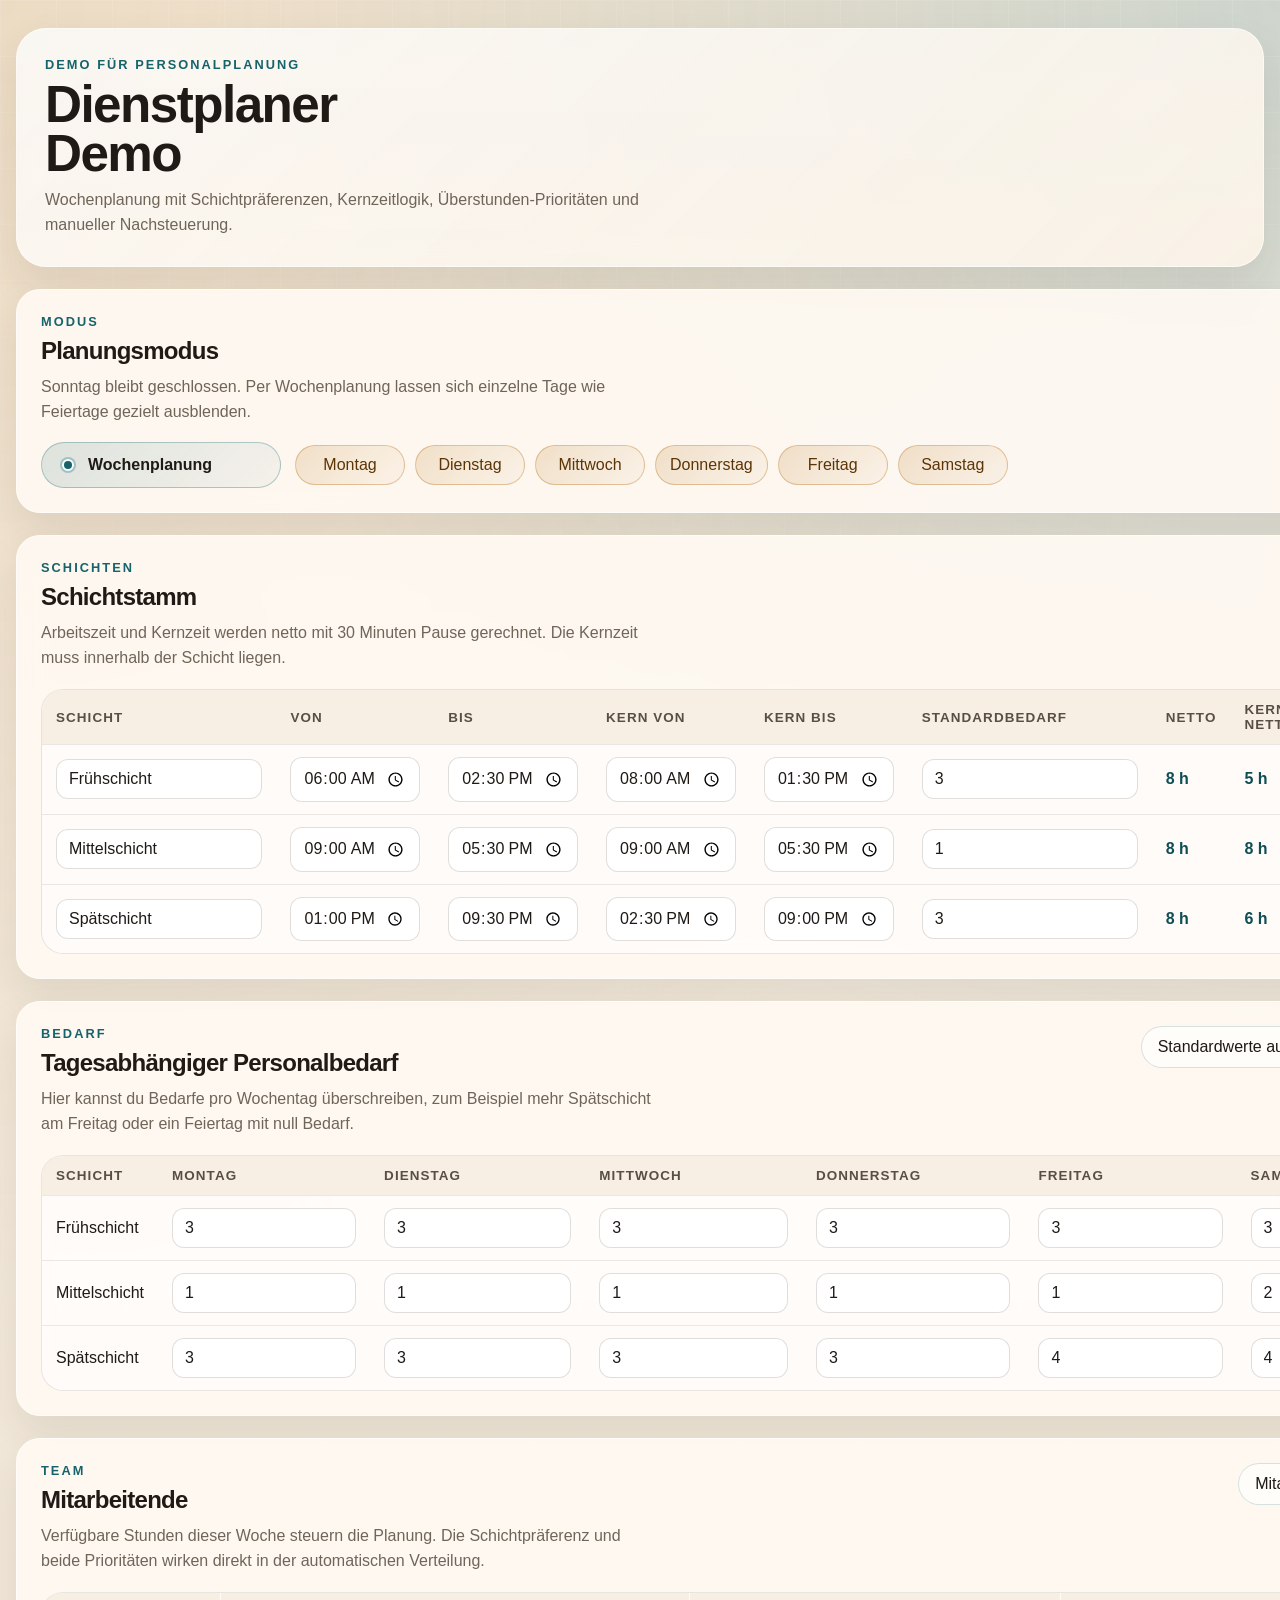
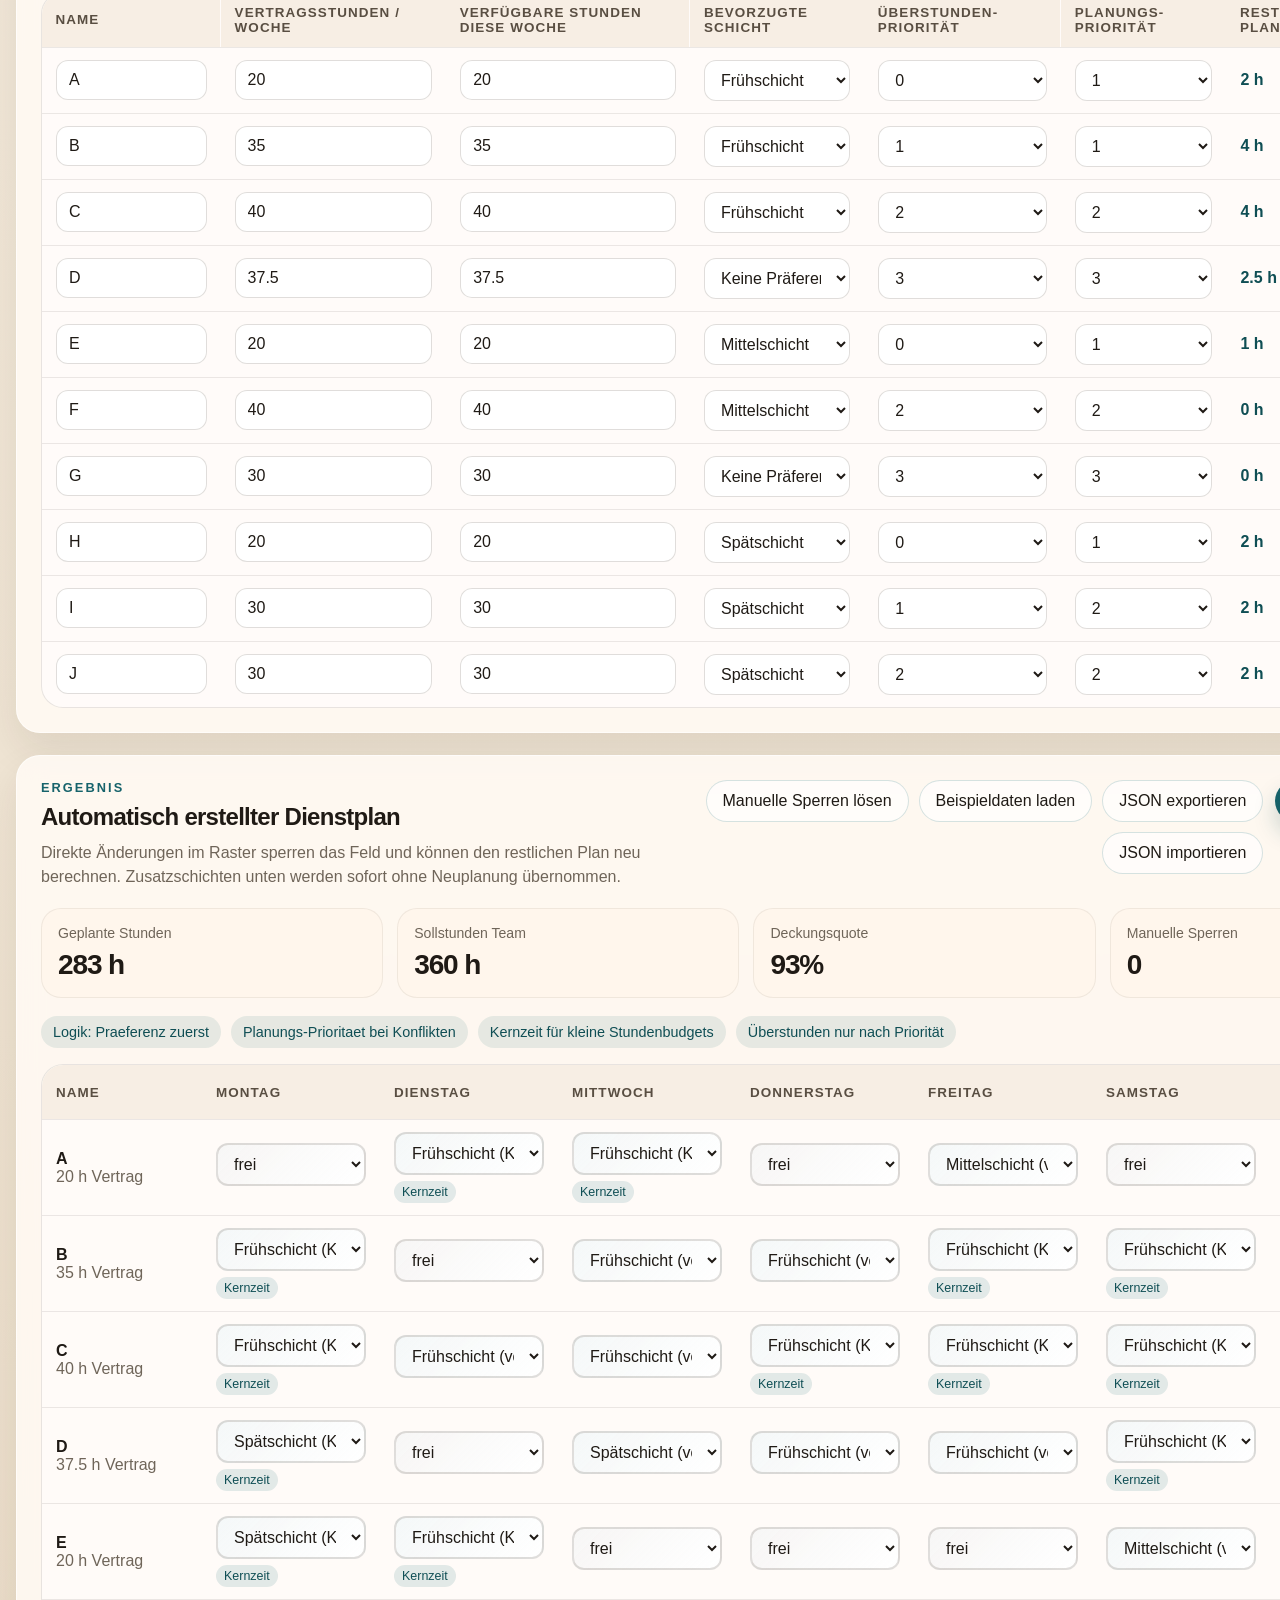
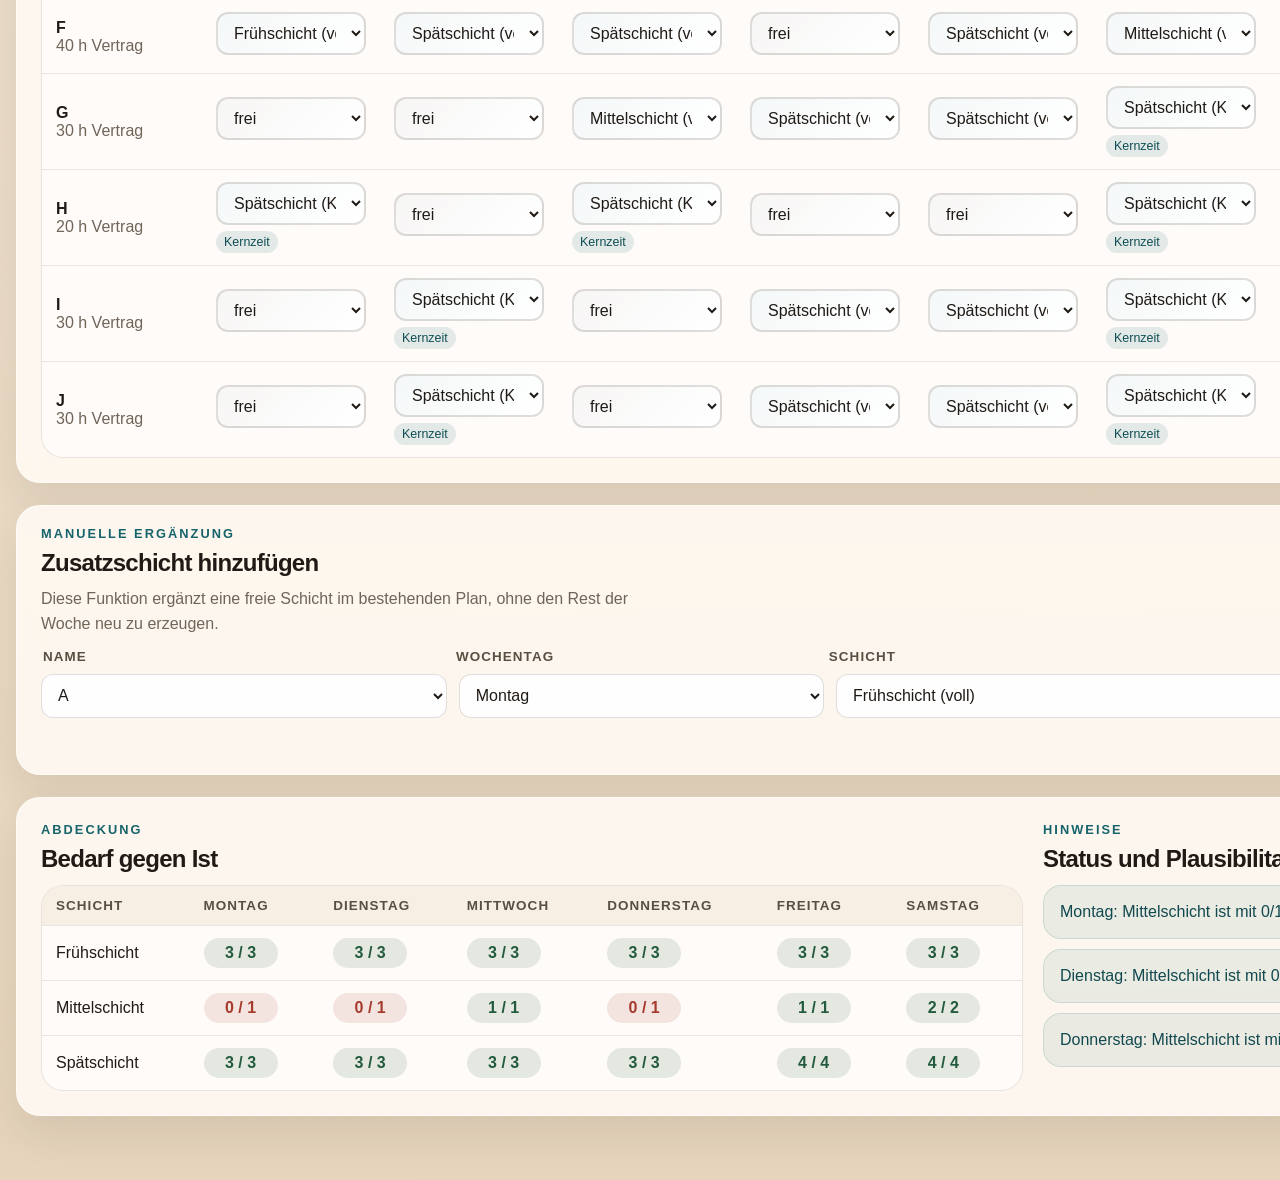
==== index.html @ a0dd97d1 "4.0.0" ====
<!doctype html>
<html lang="de">
  <head>
    <meta charset="utf-8" />
    <meta name="viewport" content="width=device-width, initial-scale=1" />
    <title>Dienstplan Demo</title>
    <link rel="stylesheet" href="styles.css" />
  </head>
  <body>
    <div class="page-shell">
      <header class="hero">
        <div>
          <p class="eyebrow">Demo für Personalplanung</p>
          <h1>Dienstplaner Demo</h1>
          <p class="hero-copy">
            Wochenplanung mit Schichtpräferenzen, Kernzeitlogik,
            Überstunden-Prioritäten und manueller Nachsteuerung.
          </p>
        </div>
        <div class="hero-actions">
          <button class="secondary-button" id="resetLocksButton" type="button">
            Manuelle Sperren lösen
          </button>
          <button class="secondary-button" id="loadSampleButton" type="button">
            Beispieldaten laden
          </button>
          <button class="secondary-button" id="exportButton" type="button">
            JSON exportieren
          </button>
          <button class="secondary-button" id="importButton" type="button">
            JSON importieren
          </button>
          <input id="importFileInput" type="file" accept=".json" hidden />
        </div>
      </header>

      <main class="layout">
        <section class="panel">
          <div class="section-header">
            <div>
              <p class="eyebrow">Modus</p>
              <h2>Planungsmodus</h2>
              <p class="section-copy">
                Sonntag bleibt geschlossen. Per Wochenplanung lassen sich
                einzelne Tage wie Feiertage gezielt ausblenden.
              </p>
            </div>
          </div>
          <div id="modeControls" class="mode-grid"></div>
        </section>

        <section class="panel">
          <div class="section-header">
            <div>
              <p class="eyebrow">Schichten</p>
              <h2>Schichtstamm</h2>
              <p class="section-copy">
                Arbeitszeit und Kernzeit werden netto mit 30 Minuten Pause
                gerechnet. Die Kernzeit muss innerhalb der Schicht liegen.
              </p>
            </div>
            <div class="table-actions">
              <button class="secondary-button" id="addShiftButton" type="button">
                Schicht hinzufügen
              </button>
            </div>
          </div>
          <div class="table-wrap">
            <table>
              <thead>
                <tr>
                  <th>Schicht</th>
                  <th>Von</th>
                  <th>Bis</th>
                  <th>Kern von</th>
                  <th>Kern bis</th>
                  <th>Standardbedarf</th>
                  <th>Netto</th>
                  <th>Kernzeit netto</th>
                  <th></th>
                </tr>
              </thead>
              <tbody id="shiftTableBody"></tbody>
            </table>
          </div>
        </section>

        <section class="panel">
          <div class="section-header">
            <div>
              <p class="eyebrow">Bedarf</p>
              <h2>Tagesabhängiger Personalbedarf</h2>
              <p class="section-copy">
                Hier kannst du Bedarfe pro Wochentag überschreiben, zum Beispiel
                mehr Spätschicht am Freitag oder ein Feiertag mit null Bedarf.
              </p>
            </div>
            <div class="table-actions">
              <button
                class="secondary-button"
                id="syncDemandButton"
                type="button"
              >
                Standardwerte auf alle Tage anwenden
              </button>
            </div>
          </div>
          <div class="table-wrap">
            <table>
              <thead>
                <tr>
                  <th>Schicht</th>
                  <th>Montag</th>
                  <th>Dienstag</th>
                  <th>Mittwoch</th>
                  <th>Donnerstag</th>
                  <th>Freitag</th>
                  <th>Samstag</th>
                </tr>
              </thead>
              <tbody id="demandTableBody"></tbody>
            </table>
          </div>
        </section>

        <section class="panel">
          <div class="section-header">
            <div>
              <p class="eyebrow">Team</p>
              <h2>Mitarbeitende</h2>
              <p class="section-copy">
                Verfügbare Stunden dieser Woche steuern die Planung. Die
                Schichtpräferenz und beide Prioritäten wirken direkt in der
                automatischen Verteilung.
              </p>
            </div>
            <div class="table-actions">
              <button
                class="secondary-button"
                id="addEmployeeButton"
                type="button"
              >
                Mitarbeitende hinzufügen
              </button>
            </div>
          </div>
          <div class="table-wrap">
            <table>
              <thead>
                <tr>
                  <th>Name</th>
                  <th>Vertragsstunden / Woche</th>
                  <th>Verfügbare Stunden diese Woche</th>
                  <th>Bevorzugte Schicht</th>
                  <th>Überstunden-Priorität</th>
                  <th>Planungs-Priorität</th>
                  <th>Rest nach Planung</th>
                  <th></th>
                </tr>
              </thead>
              <tbody id="employeeTableBody"></tbody>
            </table>
          </div>
        </section>

        <section class="panel">
          <div class="section-header">
            <div>
              <p class="eyebrow">Ergebnis</p>
              <h2>Automatisch erstellter Dienstplan</h2>
              <p class="section-copy">
                Direkte Änderungen im Raster sperren das Feld und können den
                restlichen Plan neu berechnen. Zusatzschichten unten werden
                sofort ohne Neuplanung übernommen.
              </p>
            </div>
            <div class="result-toolbar">
              <div id="resultSecondaryActionsMount"></div>
              <div class="result-actions">
              <button class="primary-button" id="generateButton" type="button">
                Dienstplan erstellen
              </button>
              </div>
            </div>
          </div>

          <div id="summaryCards" class="stats-grid"></div>

          <div class="rules-strip">
            <span>Logik: Praeferenz zuerst</span>
            <span>Planungs-Prioritaet bei Konflikten</span>
            <span>Kernzeit für kleine Stundenbudgets</span>
            <span>Überstunden nur nach Priorität</span>
          </div>

          <div class="table-wrap">
            <table>
              <thead id="scheduleTableHead"></thead>
              <tbody id="scheduleTableBody"></tbody>
            </table>
          </div>
        </section>

        <section class="panel manual-add-panel">
          <div class="section-header compact">
            <div>
              <p class="eyebrow">Manuelle Ergänzung</p>
              <h2>Zusatzschicht hinzufügen</h2>
              <p class="section-copy">
                Diese Funktion ergänzt eine freie Schicht im bestehenden Plan,
                ohne den Rest der Woche neu zu erzeugen.
              </p>
            </div>
          </div>

          <div class="manual-add-layout">
            <div class="manual-add-grid manual-add-labels" aria-hidden="true">
              <span>Name</span>
              <span>Wochentag</span>
              <span>Schicht</span>
              <span class="manual-add-action-spacer"></span>
            </div>

            <div class="manual-add-grid manual-add-controls">
              <select id="manualAddEmployee" data-manual-add-field="employeeId"></select>
              <select id="manualAddDay" data-manual-add-field="dayKey"></select>
              <select id="manualAddAssignment" data-manual-add-field="assignmentId"></select>
              <button class="primary-button" id="manualAddButton" type="button">
                Hinzufügen
              </button>
            </div>
          </div>

          <div
            id="manualAddFeedback"
            class="manual-add-feedback"
            aria-live="polite"
          ></div>
        </section>

        <section class="panel two-column-panel">
          <div>
            <div class="section-header compact">
              <div>
                <p class="eyebrow">Abdeckung</p>
                <h2>Bedarf gegen Ist</h2>
              </div>
            </div>
            <div class="table-wrap">
              <table>
                <thead>
                  <tr>
                    <th>Schicht</th>
                    <th>Montag</th>
                    <th>Dienstag</th>
                    <th>Mittwoch</th>
                    <th>Donnerstag</th>
                    <th>Freitag</th>
                    <th>Samstag</th>
                  </tr>
                </thead>
                <tbody id="coverageTableBody"></tbody>
              </table>
            </div>
          </div>

          <div>
            <div class="section-header compact">
              <div>
                <p class="eyebrow">Hinweise</p>
                <h2>Status und Plausibilitaet</h2>
              </div>
            </div>
            <div id="statusList" class="status-list"></div>
          </div>
        </section>
      </main>
    </div>

    <script src="app.js"></script>
  </body>
</html>
---- styles.css ----
:root {
  --bg: #efe4d3;
  --bg-strong: #e6d4bc;
  --panel: rgba(255, 250, 243, 0.9);
  --panel-strong: rgba(255, 247, 237, 0.97);
  --line: rgba(65, 53, 40, 0.14);
  --ink: #1f1a15;
  --muted: #6f6559;
  --accent: #16636b;
  --accent-soft: rgba(22, 99, 107, 0.12);
  --accent-strong: #0f4e54;
  --gold: #b77115;
  --danger: #a63a2d;
  --danger-soft: rgba(166, 58, 45, 0.12);
  --success: #245b3f;
  --success-soft: rgba(36, 91, 63, 0.12);
  --shadow: 0 18px 40px rgba(47, 36, 24, 0.09);
  --radius: 24px;
}

* {
  box-sizing: border-box;
}

body {
  margin: 0;
  min-height: 100vh;
  font-family: "Aptos", "Trebuchet MS", "Segoe UI Variable", "Segoe UI",
    sans-serif;
  color: var(--ink);
  background:
    radial-gradient(circle at top left, rgba(183, 113, 21, 0.15), transparent 28%),
    radial-gradient(circle at top right, rgba(22, 99, 107, 0.18), transparent 24%),
    linear-gradient(180deg, #f6eee2 0%, var(--bg) 54%, var(--bg-strong) 100%);
}

body::before {
  content: "";
  position: fixed;
  inset: 0;
  pointer-events: none;
  background-image:
    linear-gradient(rgba(255, 255, 255, 0.16) 1px, transparent 1px),
    linear-gradient(90deg, rgba(255, 255, 255, 0.16) 1px, transparent 1px);
  background-size: 56px 56px;
  mask-image: linear-gradient(180deg, rgba(0, 0, 0, 0.65), transparent);
}

.page-shell {
  width: min(1500px, calc(100% - 32px));
  margin: 0 auto;
  padding: 28px 0 64px;
}

.hero {
  display: flex;
  justify-content: space-between;
  gap: 24px;
  padding: 28px;
  border: 1px solid rgba(255, 255, 255, 0.55);
  border-radius: 30px;
  background:
    linear-gradient(135deg, rgba(255, 255, 255, 0.78), rgba(255, 247, 237, 0.86)),
    linear-gradient(180deg, rgba(22, 99, 107, 0.04), rgba(183, 113, 21, 0.08));
  box-shadow: var(--shadow);
  backdrop-filter: blur(14px);
}

.hero h1,
.section-header h2 {
  margin: 0;
  font-weight: 700;
  letter-spacing: -0.03em;
}

.hero h1 {
  font-size: clamp(2rem, 4vw, 3.5rem);
  line-height: 0.96;
  max-width: 12ch;
}

.hero-copy,
.section-copy {
  margin: 10px 0 0;
  max-width: 70ch;
  color: var(--muted);
  line-height: 1.55;
}

.eyebrow {
  margin: 0 0 8px;
  font-size: 0.8rem;
  font-weight: 700;
  letter-spacing: 0.16em;
  text-transform: uppercase;
  color: var(--accent);
}

.hero-actions,
.table-actions {
  display: flex;
  flex-wrap: wrap;
  gap: 10px;
  align-content: flex-start;
  justify-content: flex-end;
}

.result-actions {
  display: flex;
  justify-content: flex-end;
  align-items: flex-start;
  flex-shrink: 0;
}

.result-toolbar {
  display: flex;
  flex: 1 1 560px;
  align-items: flex-start;
  justify-content: flex-end;
  gap: 12px;
  flex-wrap: wrap;
}

#resultSecondaryActionsMount {
  display: flex;
  flex: 1 1 440px;
  justify-content: flex-end;
  min-width: 0;
}

.result-secondary-actions {
  display: flex;
  flex-wrap: wrap;
  gap: 10px;
  align-content: flex-start;
  justify-content: flex-end;
}

button,
input,
select {
  font: inherit;
}

button {
  border: none;
  cursor: pointer;
  transition:
    transform 0.18s ease,
    background-color 0.18s ease,
    border-color 0.18s ease,
    opacity 0.18s ease;
}

button:hover {
  transform: translateY(-1px);
}

button:active {
  transform: translateY(0);
}

.primary-button,
.secondary-button,
.chip-button,
.mode-selector,
.day-chip {
  border-radius: 999px;
}

.primary-button {
  padding: 12px 18px;
  background: linear-gradient(135deg, var(--accent), var(--accent-strong));
  color: #f8fbfb;
  box-shadow: 0 12px 22px rgba(15, 78, 84, 0.22);
}

.secondary-button {
  padding: 11px 16px;
  border: 1px solid rgba(22, 99, 107, 0.18);
  background: rgba(255, 255, 255, 0.66);
  color: var(--ink);
}

.layout {
  display: grid;
  gap: 22px;
  margin-top: 22px;
}

.panel {
  padding: 24px;
  border-radius: var(--radius);
  border: 1px solid rgba(255, 255, 255, 0.58);
  background: var(--panel);
  box-shadow: var(--shadow);
  backdrop-filter: blur(14px);
}

.section-header {
  display: flex;
  align-items: flex-start;
  justify-content: space-between;
  gap: 20px;
  margin-bottom: 18px;
}

.section-header.compact {
  margin-bottom: 12px;
}

.mode-grid {
  display: grid;
  gap: 14px;
}

.mode-row {
  display: grid;
  grid-template-columns: minmax(180px, 240px) 1fr;
  gap: 14px;
  align-items: center;
}

.mode-selector {
  display: inline-flex;
  align-items: center;
  justify-content: flex-start;
  gap: 12px;
  width: 100%;
  padding: 13px 18px;
  border: 1px solid var(--line);
  background: rgba(255, 255, 255, 0.58);
  color: var(--ink);
  font-weight: 700;
}

.mode-selector.is-active {
  border-color: rgba(22, 99, 107, 0.3);
  background: linear-gradient(135deg, rgba(22, 99, 107, 0.14), rgba(22, 99, 107, 0.04));
}

.selector-dot {
  width: 16px;
  height: 16px;
  border-radius: 50%;
  border: 2px solid rgba(22, 99, 107, 0.4);
  background: #fff;
  position: relative;
  flex-shrink: 0;
}

.mode-selector.is-active .selector-dot::after {
  content: "";
  position: absolute;
  inset: 2px;
  border-radius: 50%;
  background: var(--accent);
}

.day-chip-row {
  display: flex;
  flex-wrap: wrap;
  gap: 10px;
}

.day-chip {
  padding: 10px 14px;
  border: 1px solid var(--line);
  background: rgba(255, 255, 255, 0.55);
  color: var(--ink);
  min-width: 110px;
}

.day-chip.is-active {
  border-color: rgba(183, 113, 21, 0.35);
  background: linear-gradient(135deg, rgba(183, 113, 21, 0.18), rgba(183, 113, 21, 0.04));
  color: #5c3507;
}

.day-chip.is-closed {
  opacity: 0.46;
}

.table-wrap {
  overflow-x: auto;
  border-radius: 22px;
  border: 1px solid rgba(65, 53, 40, 0.12);
  background: rgba(255, 255, 255, 0.58);
}

table {
  width: 100%;
  border-collapse: collapse;
  min-width: 980px;
}

th,
td {
  padding: 12px 14px;
  border-bottom: 1px solid rgba(65, 53, 40, 0.1);
  text-align: left;
  vertical-align: middle;
}

thead th {
  position: sticky;
  top: 0;
  z-index: 1;
  background: rgba(247, 239, 228, 0.96);
  color: #594e42;
  font-size: 0.84rem;
  text-transform: uppercase;
  letter-spacing: 0.08em;
}

tbody tr:last-child td {
  border-bottom: none;
}

input[type="text"],
input[type="time"],
input[type="number"],
select {
  width: 100%;
  min-width: 0;
  padding: 10px 12px;
  border-radius: 12px;
  border: 1px solid rgba(65, 53, 40, 0.16);
  background: rgba(255, 255, 255, 0.9);
  color: var(--ink);
}

input:focus,
select:focus {
  outline: 2px solid rgba(22, 99, 107, 0.22);
  border-color: rgba(22, 99, 107, 0.45);
}

.metric-cell {
  font-weight: 700;
  color: var(--accent-strong);
}

.remove-button {
  width: 40px;
  height: 40px;
  border-radius: 12px;
  border: 1px solid rgba(166, 58, 45, 0.2);
  background: rgba(166, 58, 45, 0.08);
  color: var(--danger);
  font-size: 1rem;
}

.stats-grid {
  display: grid;
  grid-template-columns: repeat(auto-fit, minmax(180px, 1fr));
  gap: 14px;
  margin-bottom: 18px;
}

.stat-card {
  padding: 16px;
  border-radius: 20px;
  background: var(--panel-strong);
  border: 1px solid rgba(65, 53, 40, 0.08);
}

.stat-label {
  display: block;
  margin-bottom: 8px;
  color: var(--muted);
  font-size: 0.88rem;
}

.stat-value {
  font-size: 1.75rem;
  font-weight: 700;
  letter-spacing: -0.04em;
}

.rules-strip {
  display: flex;
  flex-wrap: wrap;
  gap: 10px;
  margin-bottom: 16px;
}

.rules-strip span,
.pill {
  display: inline-flex;
  align-items: center;
  gap: 8px;
  padding: 8px 12px;
  border-radius: 999px;
  background: rgba(22, 99, 107, 0.1);
  color: var(--accent-strong);
  font-size: 0.9rem;
}

.manual-add-panel {
  padding-top: 20px;
  padding-bottom: 20px;
}

.manual-add-layout {
  display: grid;
  gap: 10px;
}

.manual-add-grid {
  display: grid;
  grid-template-columns: minmax(180px, 1fr) minmax(160px, 0.9fr) minmax(220px, 1.2fr) auto;
  gap: 12px;
  align-items: center;
}

.manual-add-labels {
  color: #594e42;
  font-size: 0.84rem;
  font-weight: 700;
  letter-spacing: 0.08em;
  text-transform: uppercase;
}

.manual-add-labels span {
  padding: 0 2px;
}

.manual-add-action-spacer {
  min-width: 132px;
}

.manual-add-controls select,
.manual-add-controls button {
  min-height: 44px;
}

.manual-add-controls button[disabled] {
  cursor: not-allowed;
  opacity: 0.55;
  transform: none;
}

.manual-add-feedback {
  min-height: 24px;
  margin-top: 12px;
  color: var(--muted);
  font-size: 0.92rem;
  line-height: 1.45;
}

.manual-add-feedback.is-error {
  color: var(--danger);
}

.manual-add-feedback.is-success {
  color: var(--success);
}

.schedule-name-cell {
  min-width: 160px;
}

.assignment-wrapper {
  display: grid;
  gap: 6px;
}

.assignment-select {
  min-width: 150px;
  border-width: 2px;
  background:
    linear-gradient(135deg, color-mix(in srgb, var(--cell-accent, #ddd) 16%, white), white);
}

.assignment-select.is-free {
  --cell-accent: rgba(111, 101, 89, 0.35);
}

.assignment-select.is-full,
.assignment-select.is-core {
  --cell-accent: rgba(22, 99, 107, 0.28);
}

.assignment-select.is-manual {
  box-shadow: inset 0 0 0 2px rgba(183, 113, 21, 0.22);
}

.assignment-select.is-closed {
  background: rgba(111, 101, 89, 0.08);
  color: var(--muted);
}

.assignment-meta {
  display: flex;
  flex-wrap: wrap;
  gap: 6px;
}

.mini-tag {
  display: inline-flex;
  align-items: center;
  padding: 4px 8px;
  border-radius: 999px;
  background: rgba(255, 255, 255, 0.72);
  color: var(--muted);
  font-size: 0.78rem;
}

.mini-tag.manual {
  background: rgba(183, 113, 21, 0.14);
  color: #74450a;
}

.mini-tag.core {
  background: rgba(22, 99, 107, 0.12);
  color: var(--accent-strong);
}

.coverage-chip {
  display: inline-flex;
  justify-content: center;
  min-width: 74px;
  padding: 6px 10px;
  border-radius: 999px;
  font-weight: 700;
}

.coverage-chip.ok {
  background: var(--success-soft);
  color: var(--success);
}

.coverage-chip.warn {
  background: rgba(183, 113, 21, 0.14);
  color: #7b4b0b;
}

.coverage-chip.bad {
  background: var(--danger-soft);
  color: var(--danger);
}

.status-list {
  display: grid;
  gap: 10px;
}

.status-item {
  padding: 14px 16px;
  border-radius: 18px;
  background: rgba(255, 255, 255, 0.66);
  border: 1px solid rgba(65, 53, 40, 0.1);
  line-height: 1.5;
}

.status-item.error {
  background: var(--danger-soft);
  border-color: rgba(166, 58, 45, 0.18);
  color: #6d2018;
}

.status-item.warn {
  background: rgba(183, 113, 21, 0.12);
  border-color: rgba(183, 113, 21, 0.18);
  color: #72470b;
}

.status-item.info {
  background: rgba(22, 99, 107, 0.08);
  border-color: rgba(22, 99, 107, 0.14);
  color: #11494f;
}

.two-column-panel {
  display: grid;
  grid-template-columns: 1.25fr 0.95fr;
  gap: 20px;
}

.muted {
  color: var(--muted);
}

@media (max-width: 1100px) {
  .hero,
  .section-header,
  .mode-row,
  .two-column-panel {
    grid-template-columns: 1fr;
    display: grid;
  }

  .hero-actions,
  .table-actions,
  .result-actions,
  .result-toolbar,
  #resultSecondaryActionsMount,
  .result-secondary-actions {
    justify-content: flex-start;
  }

  .mode-row {
    gap: 10px;
  }

  .manual-add-grid {
    grid-template-columns: 1fr;
  }

  .manual-add-labels {
    display: none;
  }
}

@media (max-width: 720px) {
  .page-shell {
    width: min(100% - 18px, 100%);
    padding-top: 18px;
  }

  .hero,
  .panel {
    padding: 18px;
    border-radius: 22px;
  }

  .day-chip {
    min-width: 96px;
  }

  .stats-grid {
    grid-template-columns: repeat(2, minmax(0, 1fr));
  }
}
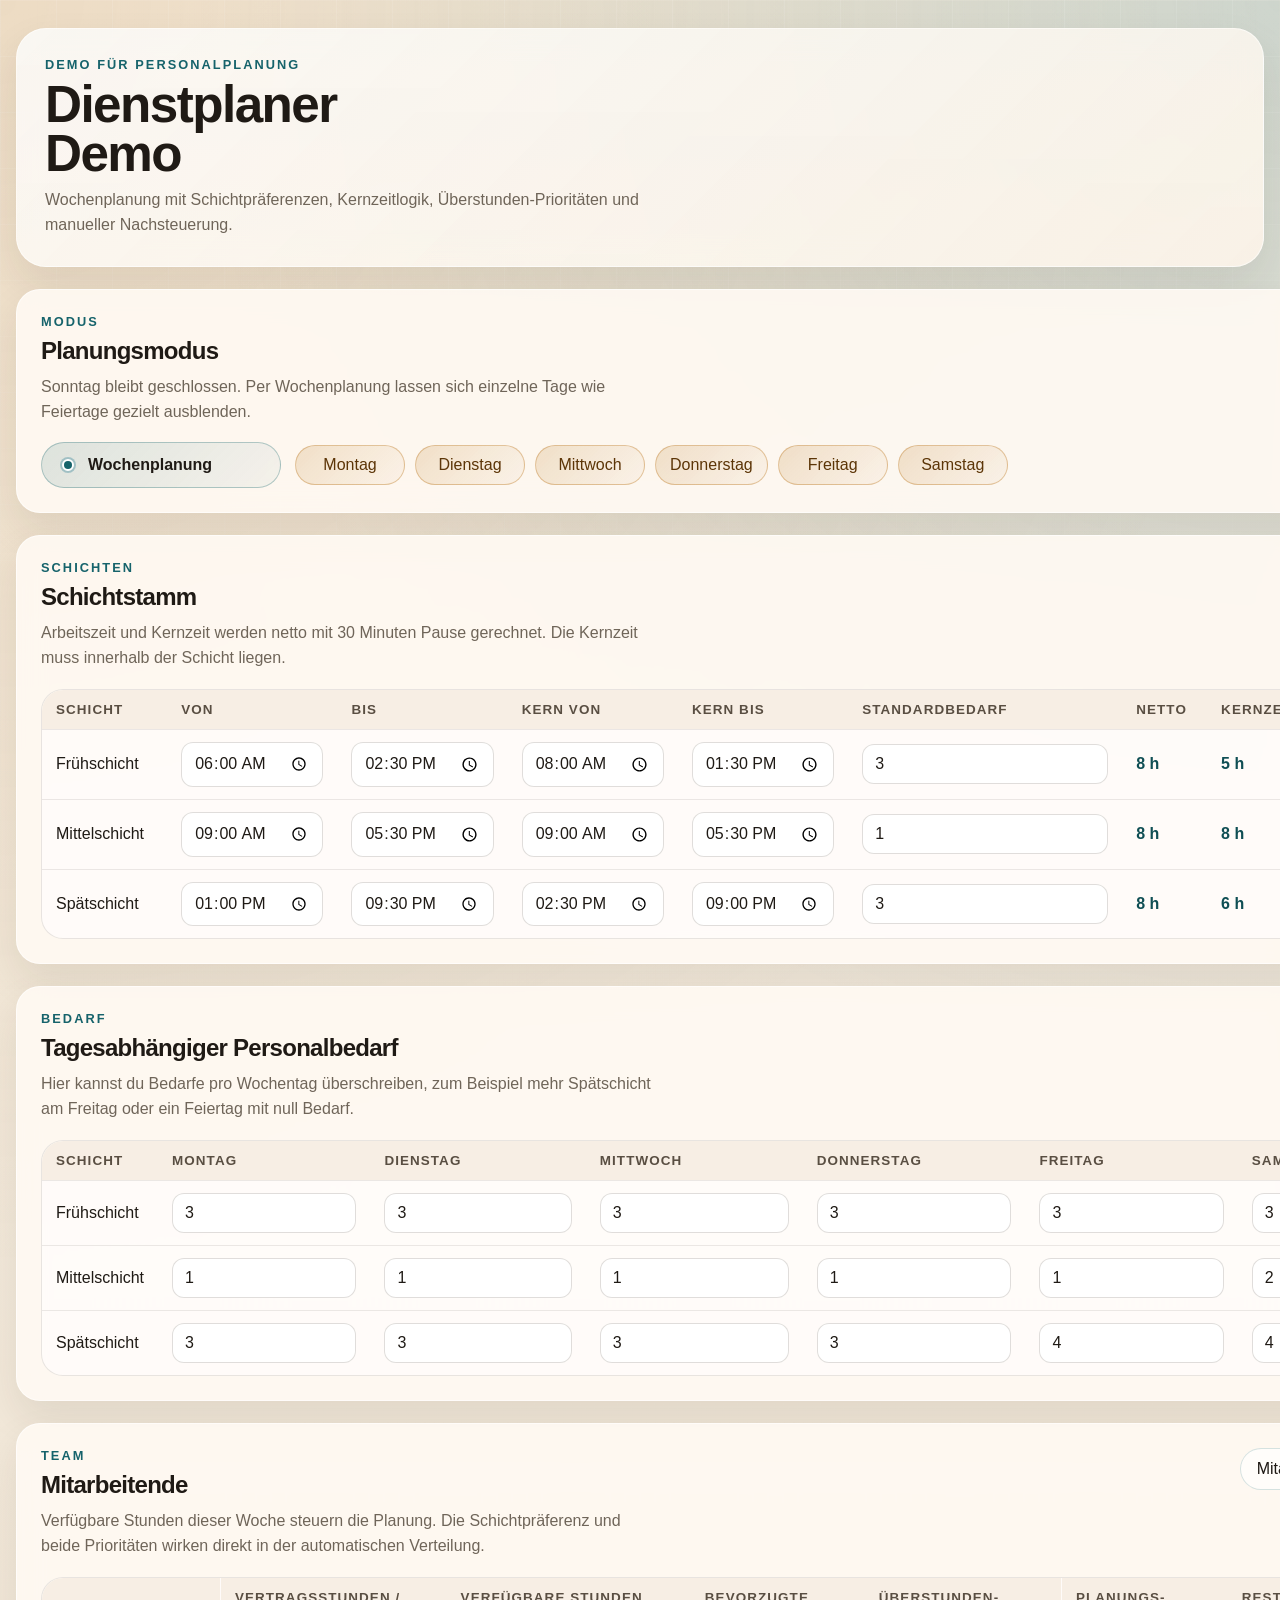
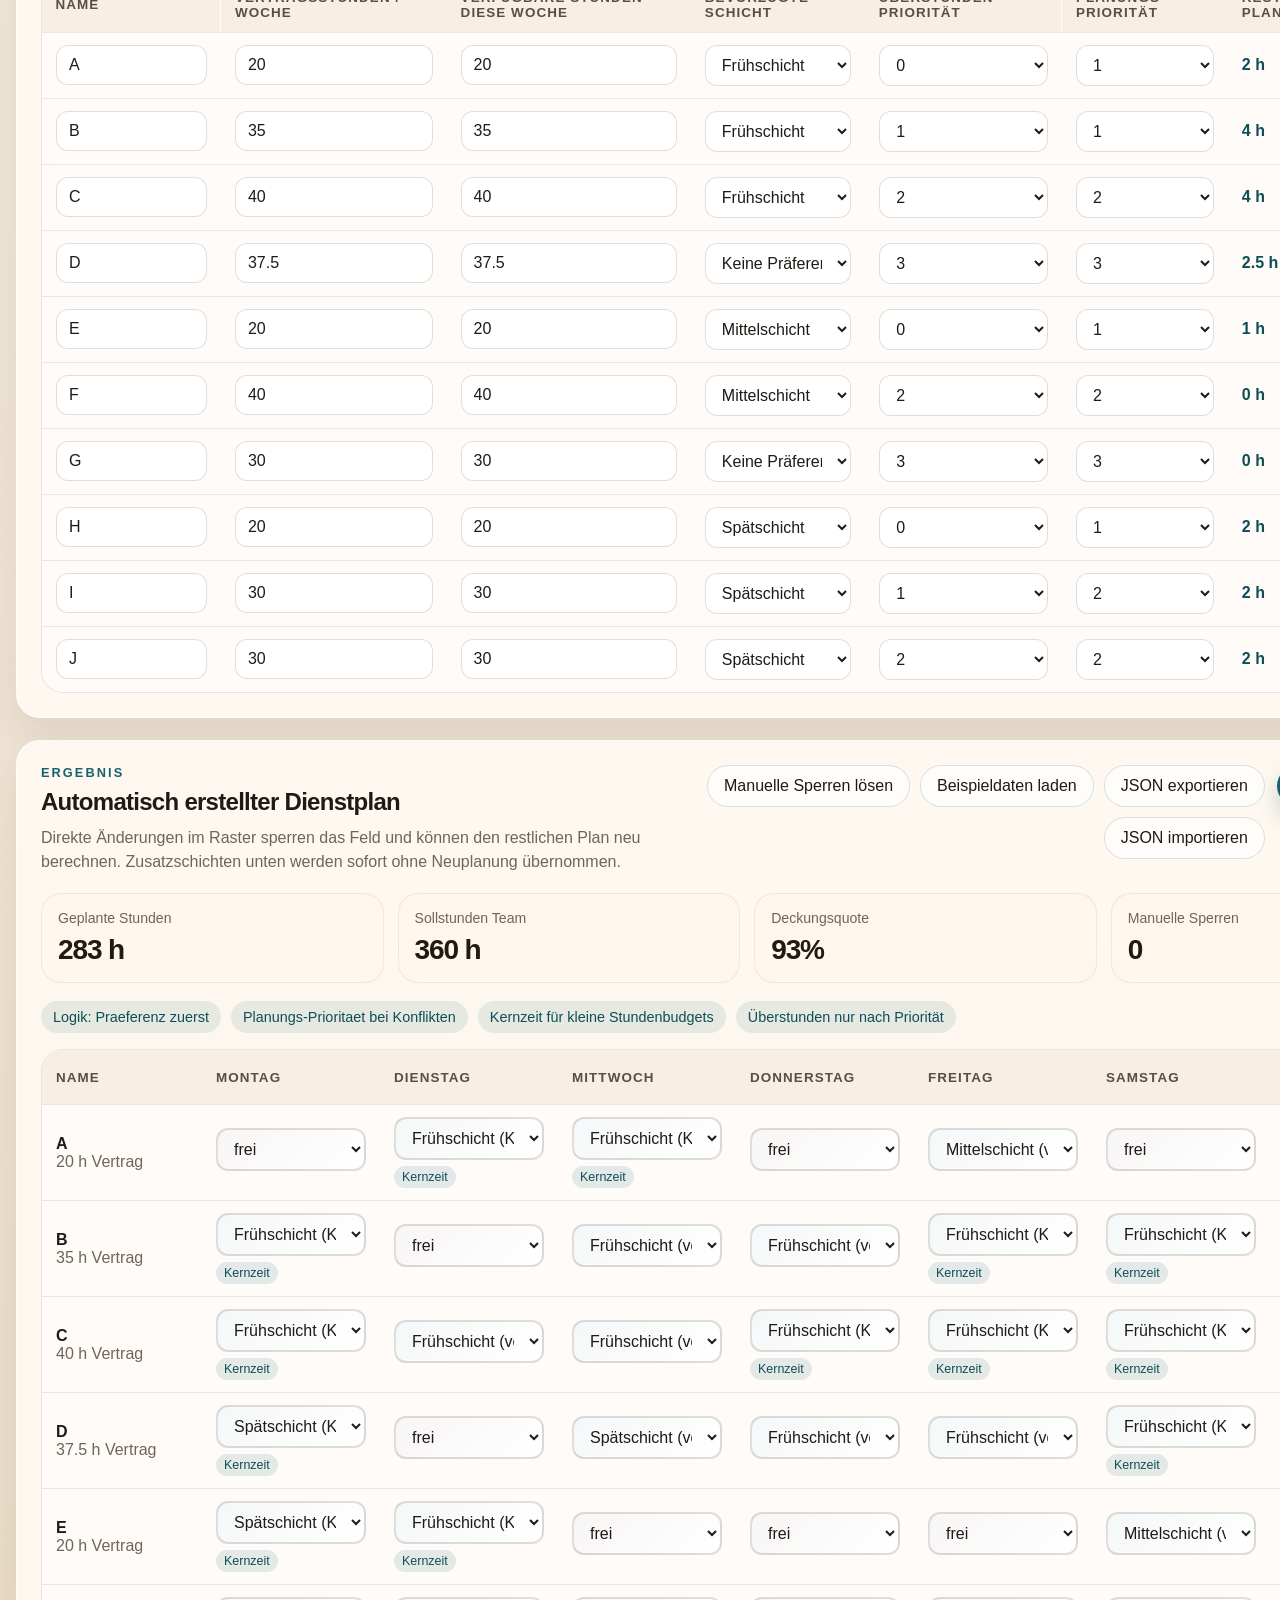
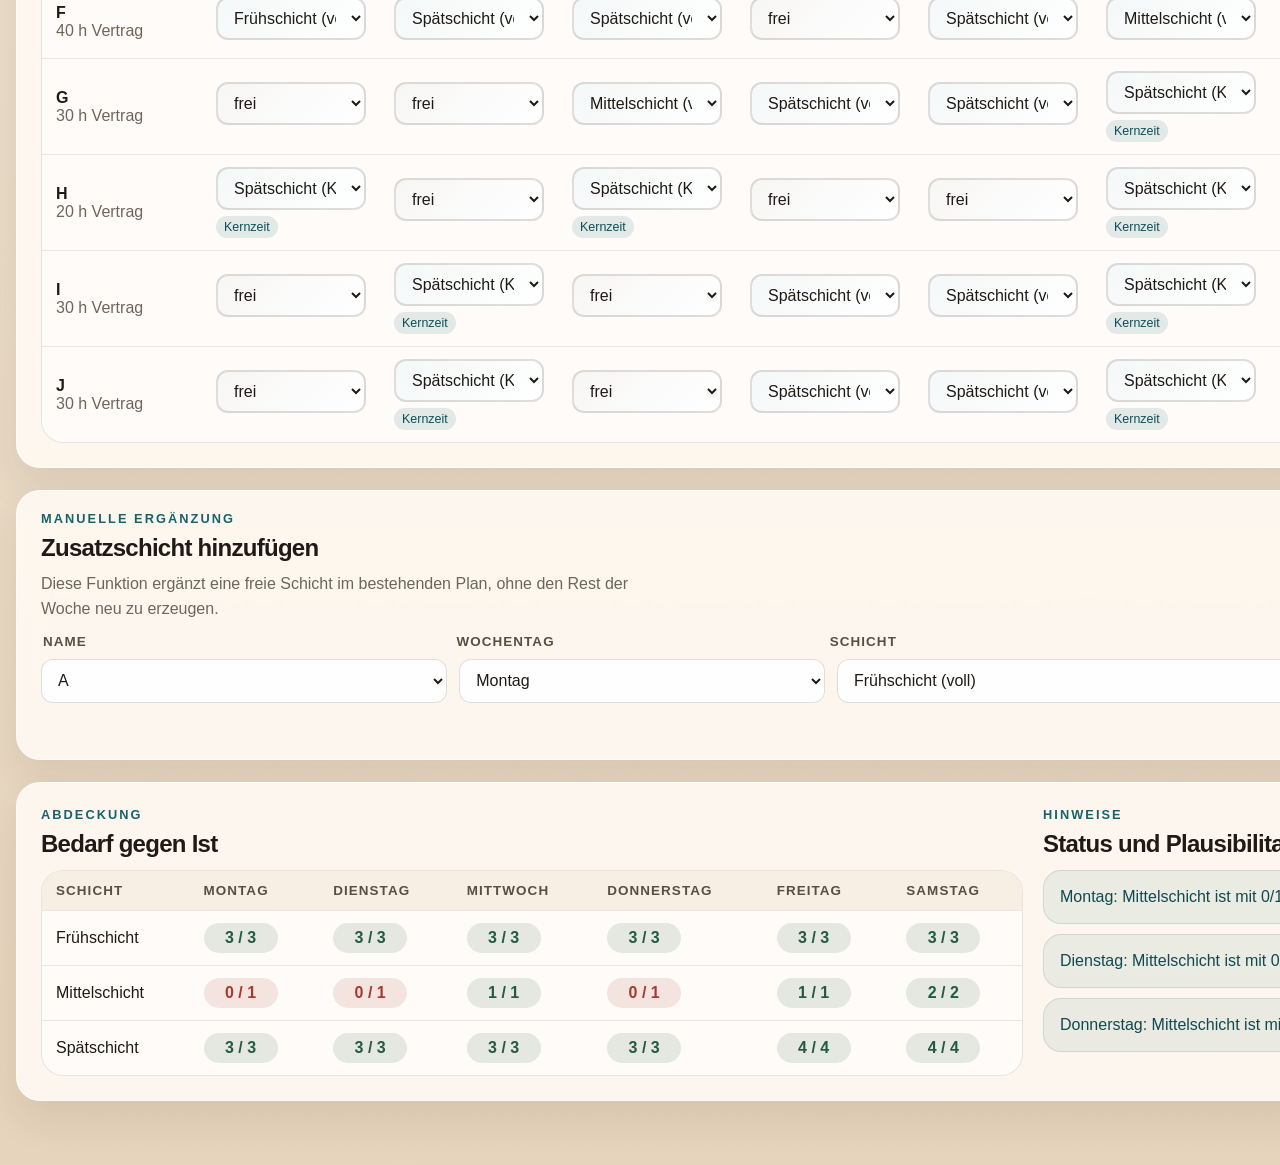
==== commit 625e91ac: "4.1.0" ====
--- a/index.html
+++ b/index.html
@@ -59,11 +59,6 @@
                 gerechnet. Die Kernzeit muss innerhalb der Schicht liegen.
               </p>
             </div>
-            <div class="table-actions">
-              <button class="secondary-button" id="addShiftButton" type="button">
-                Schicht hinzufügen
-              </button>
-            </div>
           </div>
           <div class="table-wrap">
             <table>
@@ -94,15 +89,6 @@
                 Hier kannst du Bedarfe pro Wochentag überschreiben, zum Beispiel
                 mehr Spätschicht am Freitag oder ein Feiertag mit null Bedarf.
               </p>
-            </div>
-            <div class="table-actions">
-              <button
-                class="secondary-button"
-                id="syncDemandButton"
-                type="button"
-              >
-                Standardwerte auf alle Tage anwenden
-              </button>
             </div>
           </div>
           <div class="table-wrap">
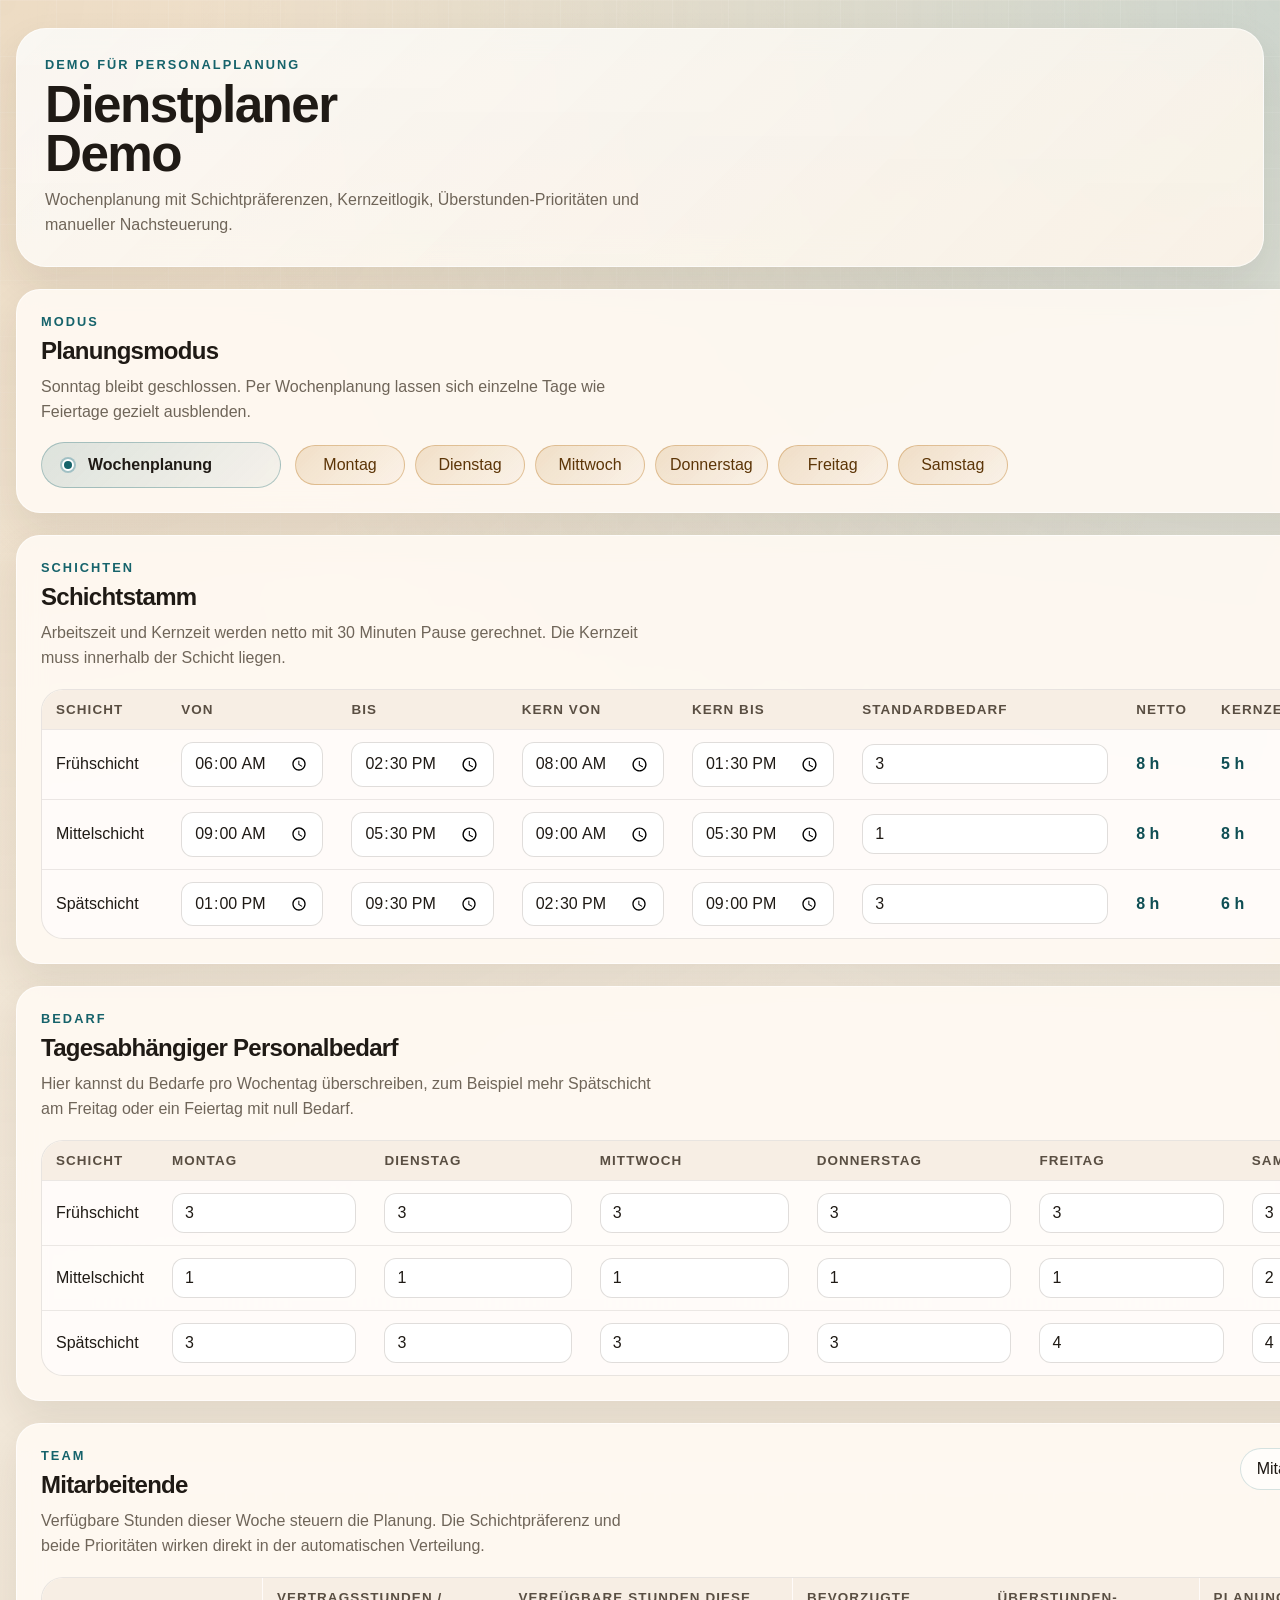
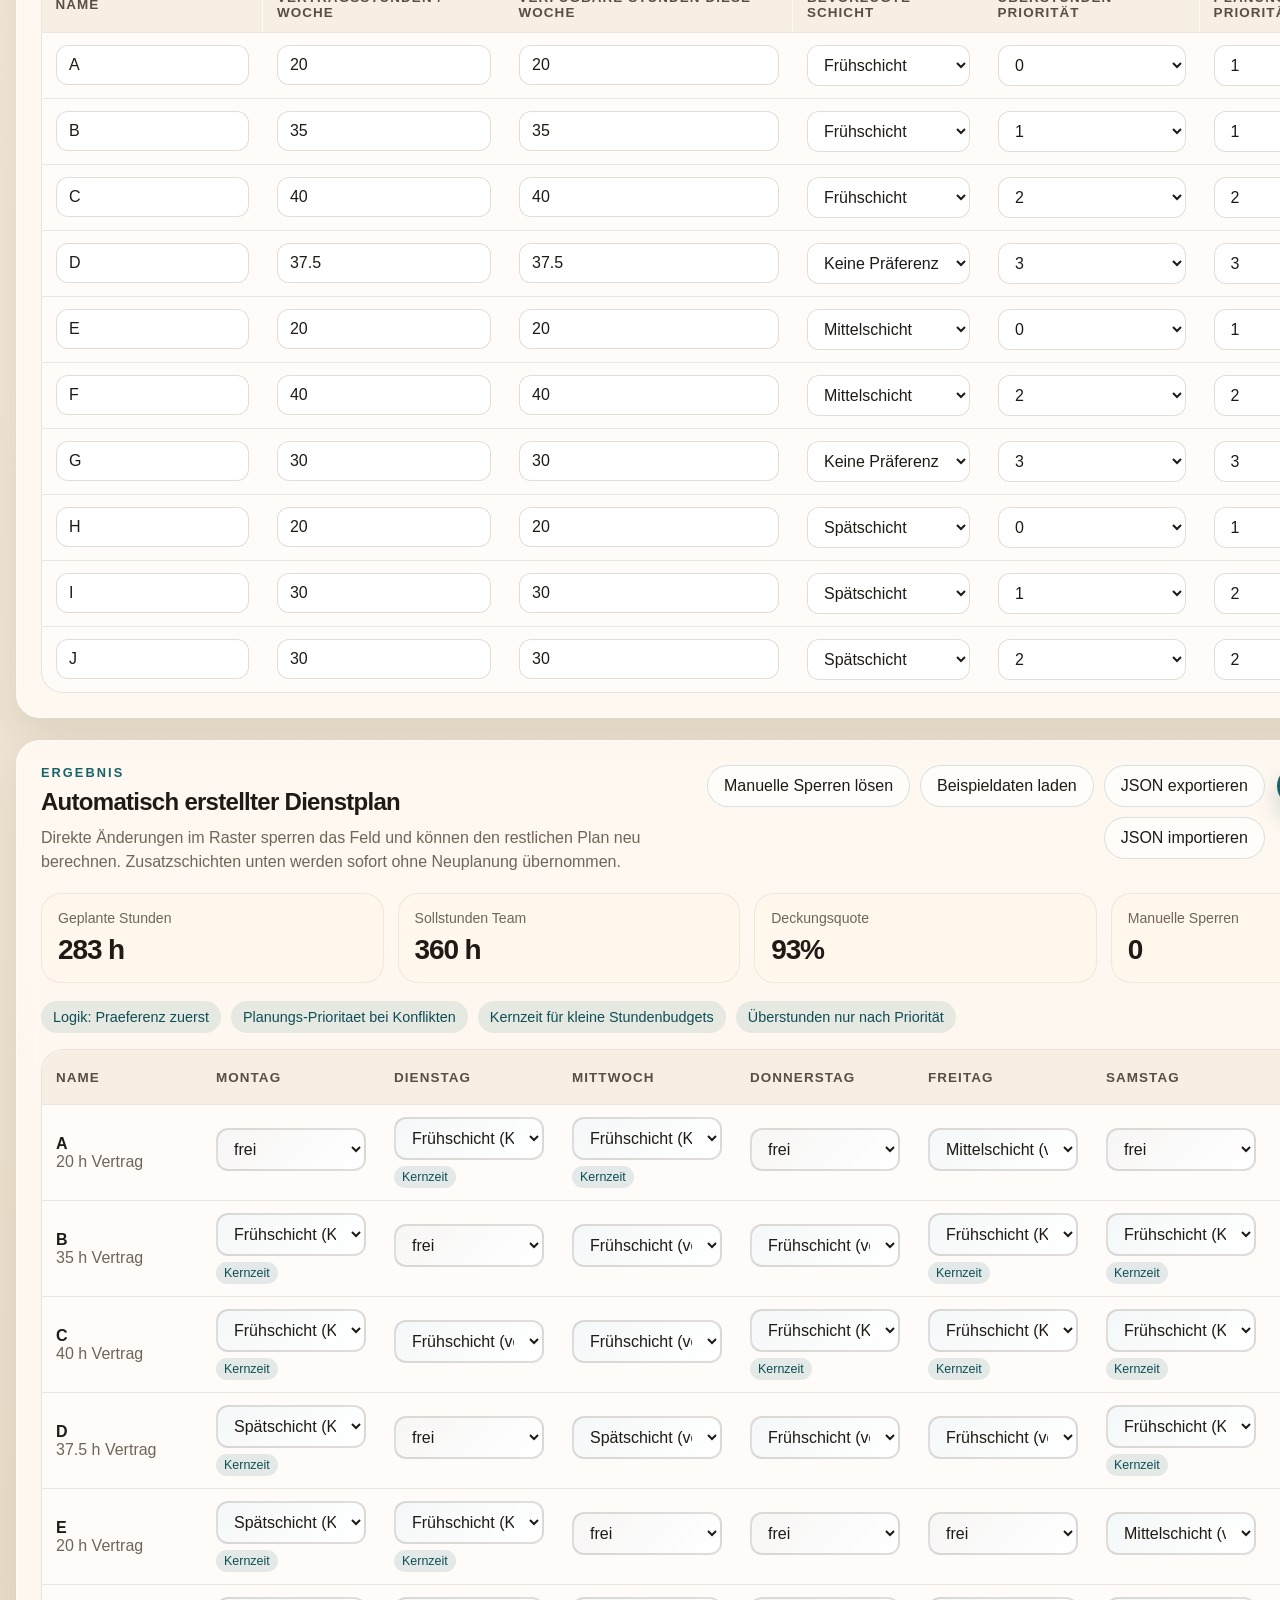
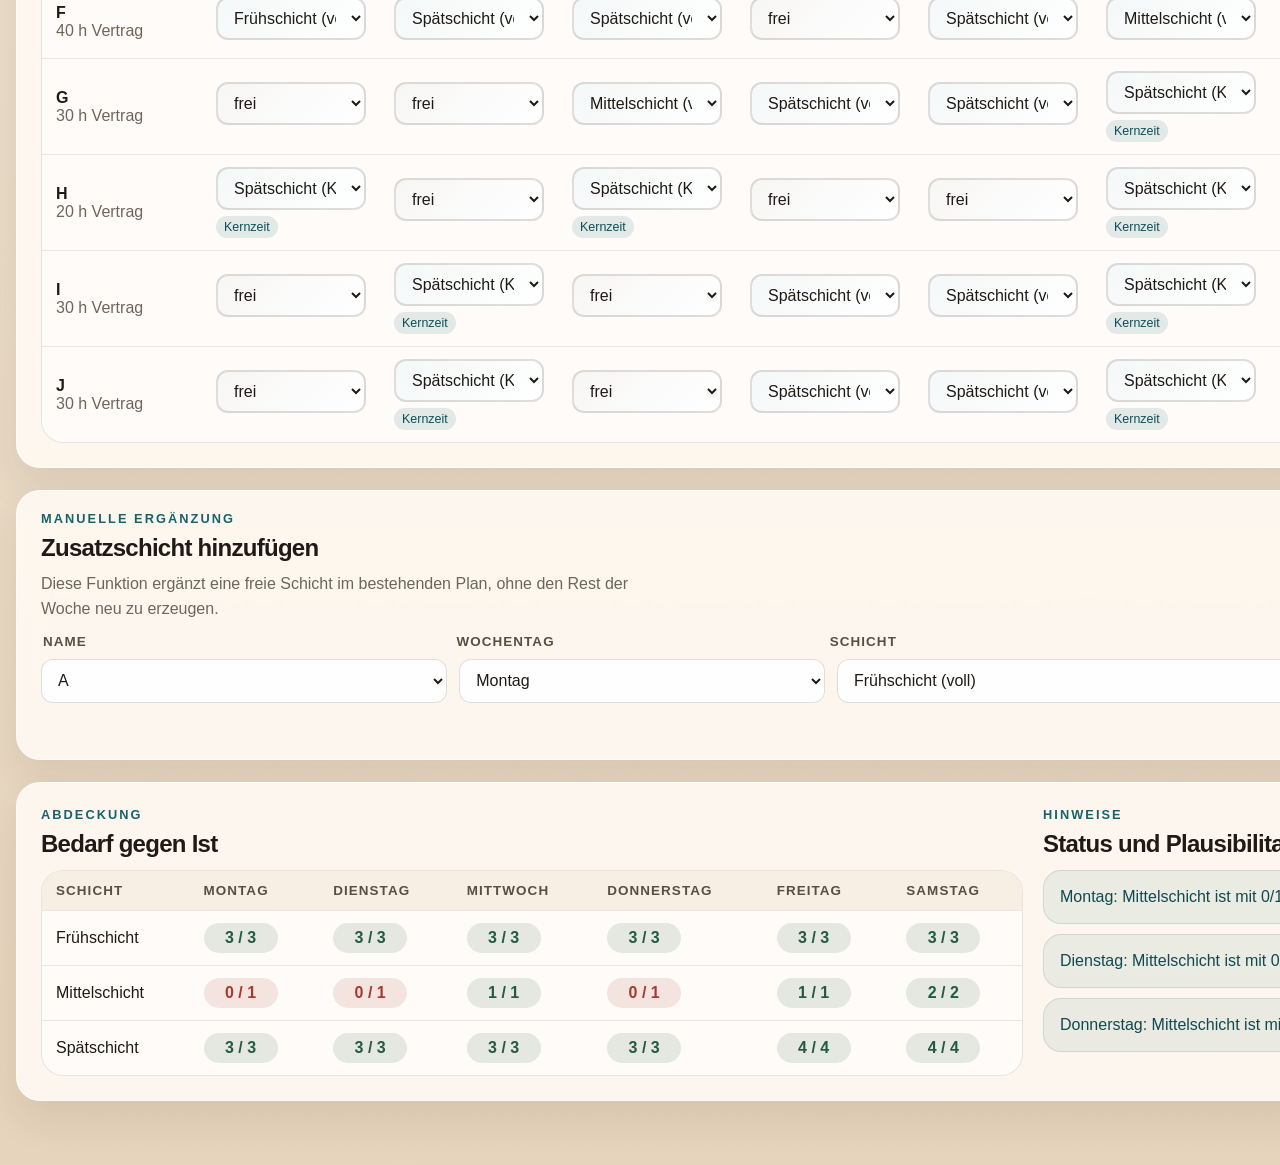
==== commit 38b834e1: "4.3.0" ====
--- a/index.html
+++ b/index.html
@@ -140,7 +140,6 @@
                   <th>Bevorzugte Schicht</th>
                   <th>Überstunden-Priorität</th>
                   <th>Planungs-Priorität</th>
-                  <th>Rest nach Planung</th>
                   <th></th>
                 </tr>
               </thead>
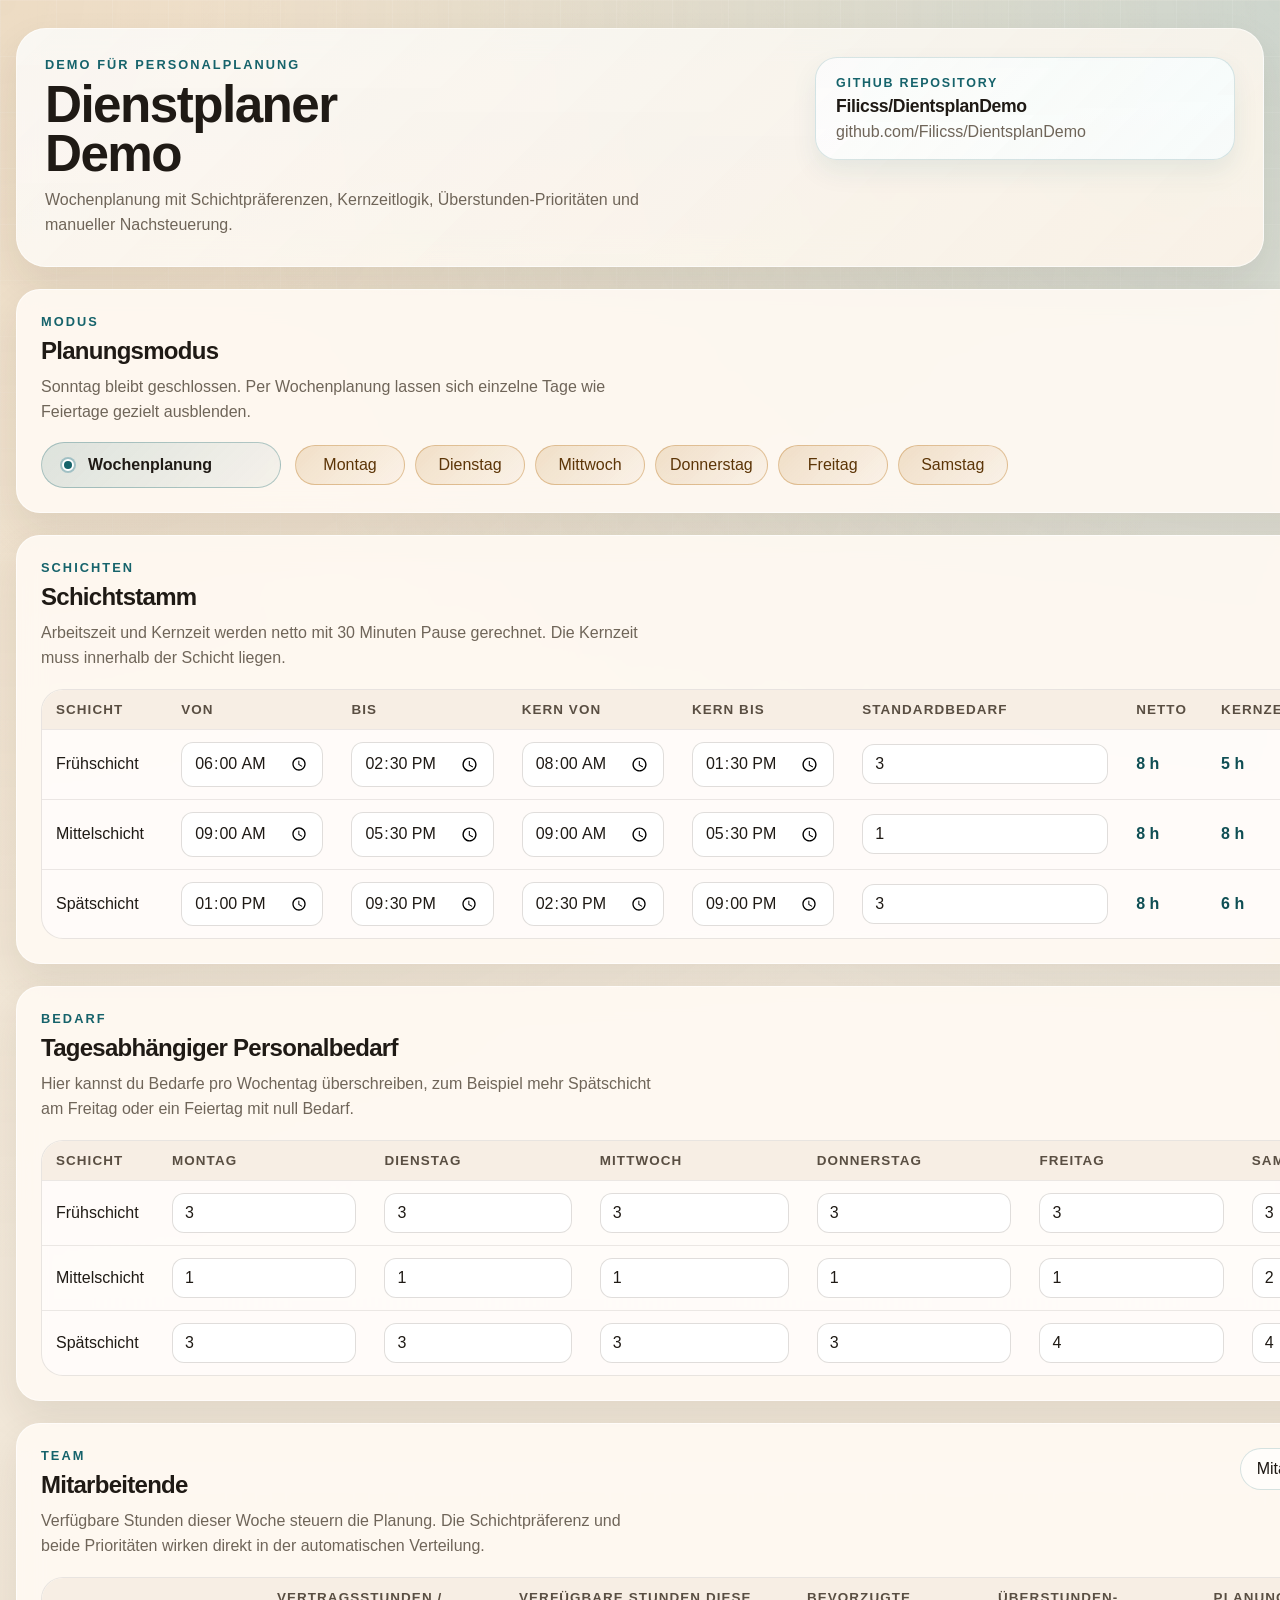
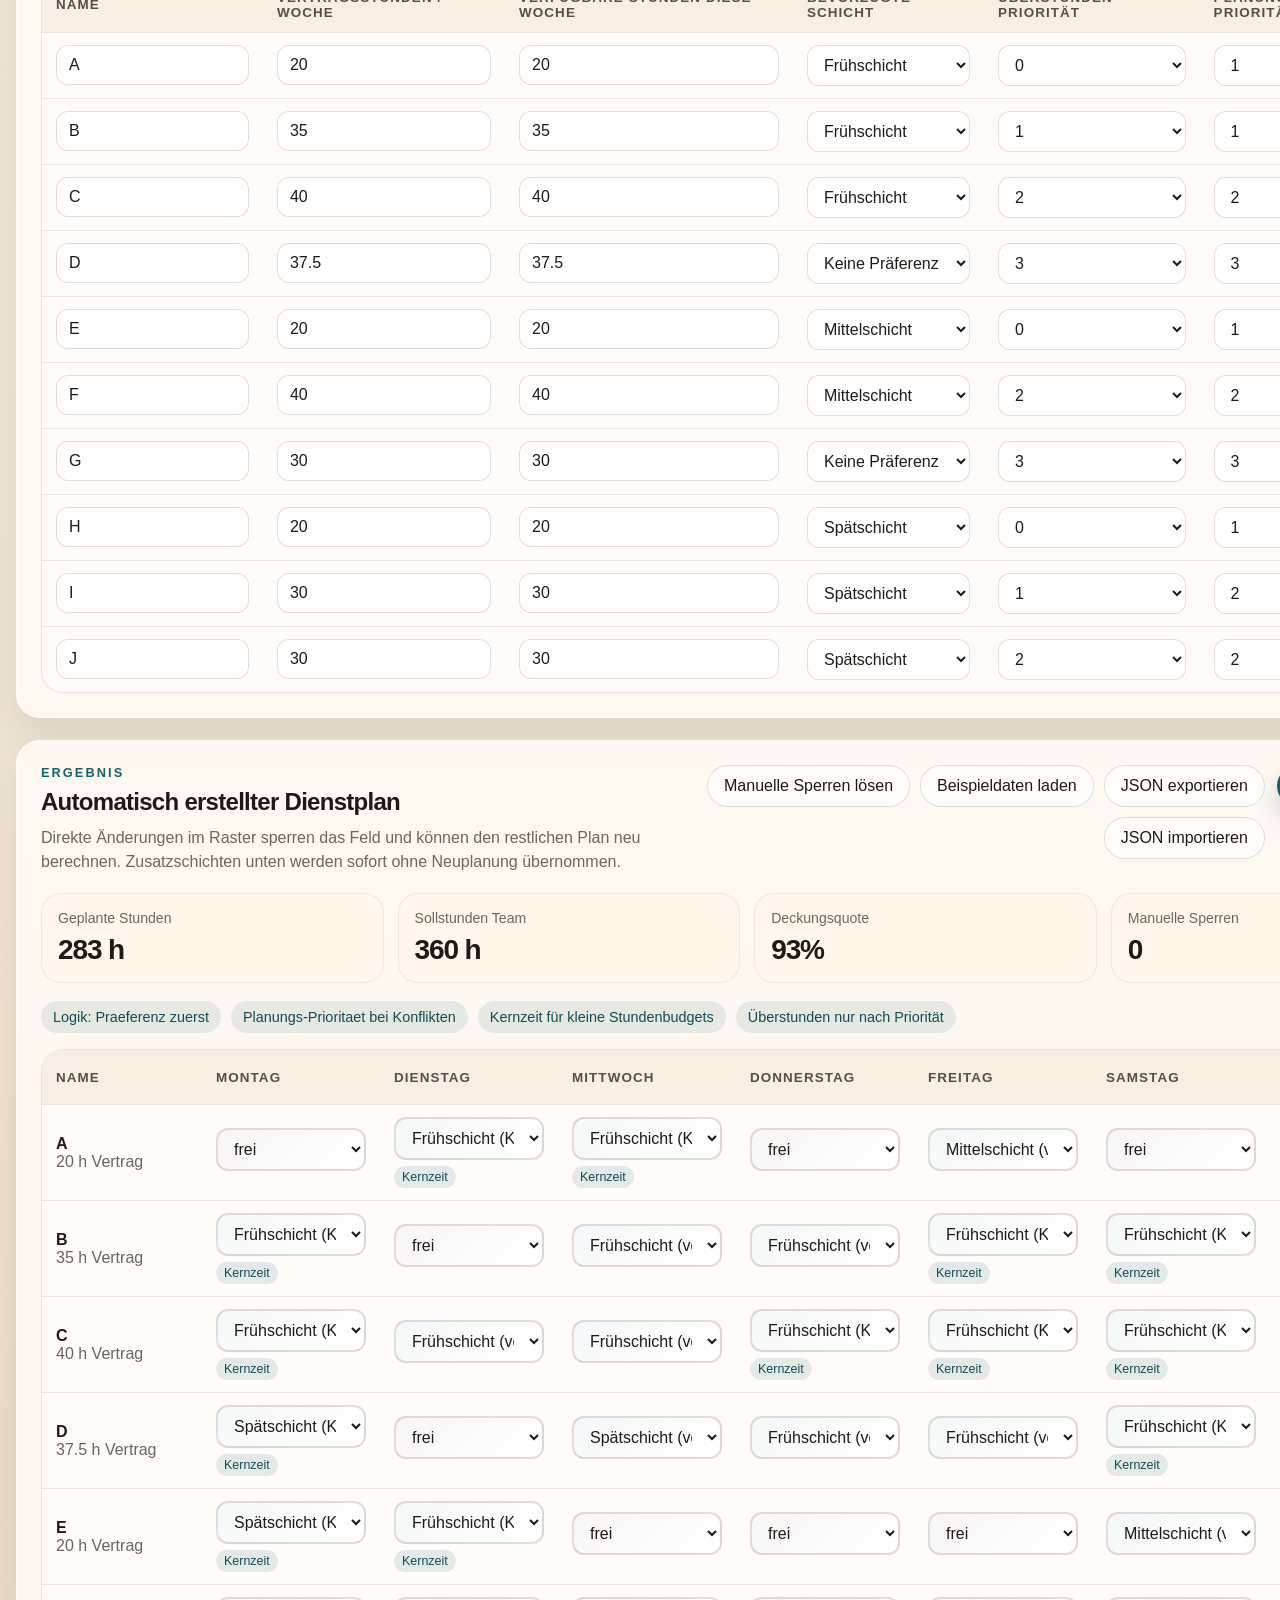
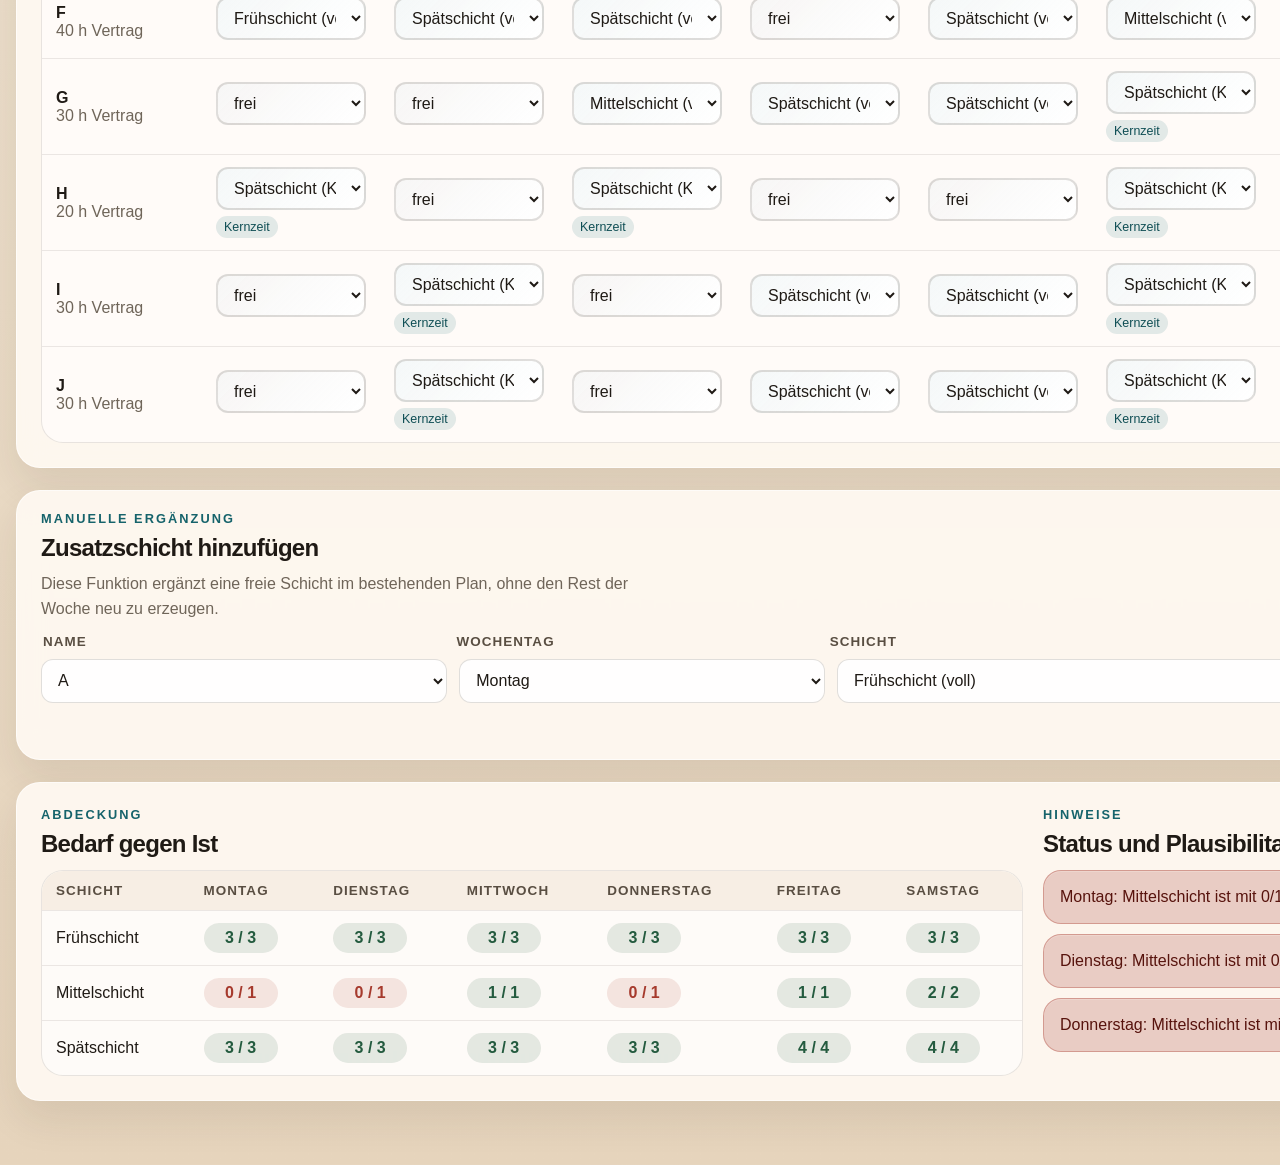
==== commit 05dfb1f5: "4.7.0" ====
--- a/index.html
+++ b/index.html
@@ -9,7 +9,7 @@
   <body>
     <div class="page-shell">
       <header class="hero">
-        <div>
+        <div class="hero-intro">
           <p class="eyebrow">Demo für Personalplanung</p>
           <h1>Dienstplaner Demo</h1>
           <p class="hero-copy">
@@ -17,7 +17,19 @@
             Überstunden-Prioritäten und manueller Nachsteuerung.
           </p>
         </div>
-        <div class="hero-actions">
+        <div class="hero-side">
+          <a
+            class="hero-repo-link"
+            href="https://github.com/Filicss/DientsplanDemo"
+            target="_blank"
+            rel="noreferrer"
+            aria-label="GitHub Repository Filicss DientsplanDemo"
+          >
+            <span class="hero-repo-label">GitHub Repository</span>
+            <span class="hero-repo-name">Filicss/DientsplanDemo</span>
+            <span class="hero-repo-url">github.com/Filicss/DientsplanDemo</span>
+          </a>
+          <div class="hero-actions">
           <button class="secondary-button" id="resetLocksButton" type="button">
             Manuelle Sperren lösen
           </button>
@@ -30,7 +42,8 @@
           <button class="secondary-button" id="importButton" type="button">
             JSON importieren
           </button>
-          <input id="importFileInput" type="file" accept=".json" hidden />
+            <input id="importFileInput" type="file" accept=".json" hidden />
+          </div>
         </div>
       </header>
 
--- a/styles.css
+++ b/styles.css
@@ -55,6 +55,7 @@
 .hero {
   display: flex;
   justify-content: space-between;
+  align-items: flex-start;
   gap: 24px;
   padding: 28px;
   border: 1px solid rgba(255, 255, 255, 0.55);
@@ -66,6 +67,11 @@
   backdrop-filter: blur(14px);
 }
 
+.hero-intro {
+  flex: 1 1 520px;
+  min-width: 0;
+}
+
 .hero h1,
 .section-header h2 {
   margin: 0;
@@ -94,6 +100,58 @@
   letter-spacing: 0.16em;
   text-transform: uppercase;
   color: var(--accent);
+}
+
+.hero-side {
+  display: grid;
+  justify-items: end;
+  gap: 14px;
+  flex: 0 1 420px;
+  min-width: min(100%, 320px);
+}
+
+.hero-repo-link {
+  display: grid;
+  gap: 6px;
+  width: min(100%, 420px);
+  padding: 18px 20px;
+  border: 1px solid rgba(22, 99, 107, 0.16);
+  border-radius: 22px;
+  background:
+    linear-gradient(135deg, rgba(255, 255, 255, 0.84), rgba(247, 252, 252, 0.9)),
+    linear-gradient(180deg, rgba(22, 99, 107, 0.08), rgba(22, 99, 107, 0.02));
+  color: var(--ink);
+  text-decoration: none;
+  box-shadow: 0 12px 26px rgba(15, 78, 84, 0.08);
+  transition:
+    transform 0.18s ease,
+    border-color 0.18s ease,
+    box-shadow 0.18s ease;
+}
+
+.hero-repo-link:hover {
+  transform: translateY(-2px);
+  border-color: rgba(22, 99, 107, 0.3);
+  box-shadow: 0 16px 30px rgba(15, 78, 84, 0.14);
+}
+
+.hero-repo-label {
+  font-size: 0.78rem;
+  font-weight: 700;
+  letter-spacing: 0.14em;
+  text-transform: uppercase;
+  color: var(--accent);
+}
+
+.hero-repo-name {
+  font-size: 1.1rem;
+  font-weight: 700;
+  letter-spacing: -0.02em;
+}
+
+.hero-repo-url {
+  color: var(--muted);
+  word-break: break-word;
 }
 
 .hero-actions,
@@ -555,9 +613,10 @@
 }
 
 .status-item.error {
-  background: var(--danger-soft);
-  border-color: rgba(166, 58, 45, 0.18);
-  color: #6d2018;
+  background: rgba(166, 58, 45, 0.22);
+  border-color: rgba(166, 58, 45, 0.34);
+  color: #57130d;
+  box-shadow: inset 0 1px 0 rgba(255, 255, 255, 0.18);
 }
 
 .status-item.warn {
@@ -592,6 +651,7 @@
   }
 
   .hero-actions,
+  .hero-side,
   .table-actions,
   .result-actions,
   .result-toolbar,
@@ -600,6 +660,14 @@
     justify-content: flex-start;
   }
 
+  .hero-side {
+    justify-items: stretch;
+  }
+
+  .hero-repo-link {
+    width: 100%;
+  }
+
   .mode-row {
     gap: 10px;
   }
@@ -625,6 +693,10 @@
     border-radius: 22px;
   }
 
+  .hero-side {
+    min-width: 0;
+  }
+
   .day-chip {
     min-width: 96px;
   }
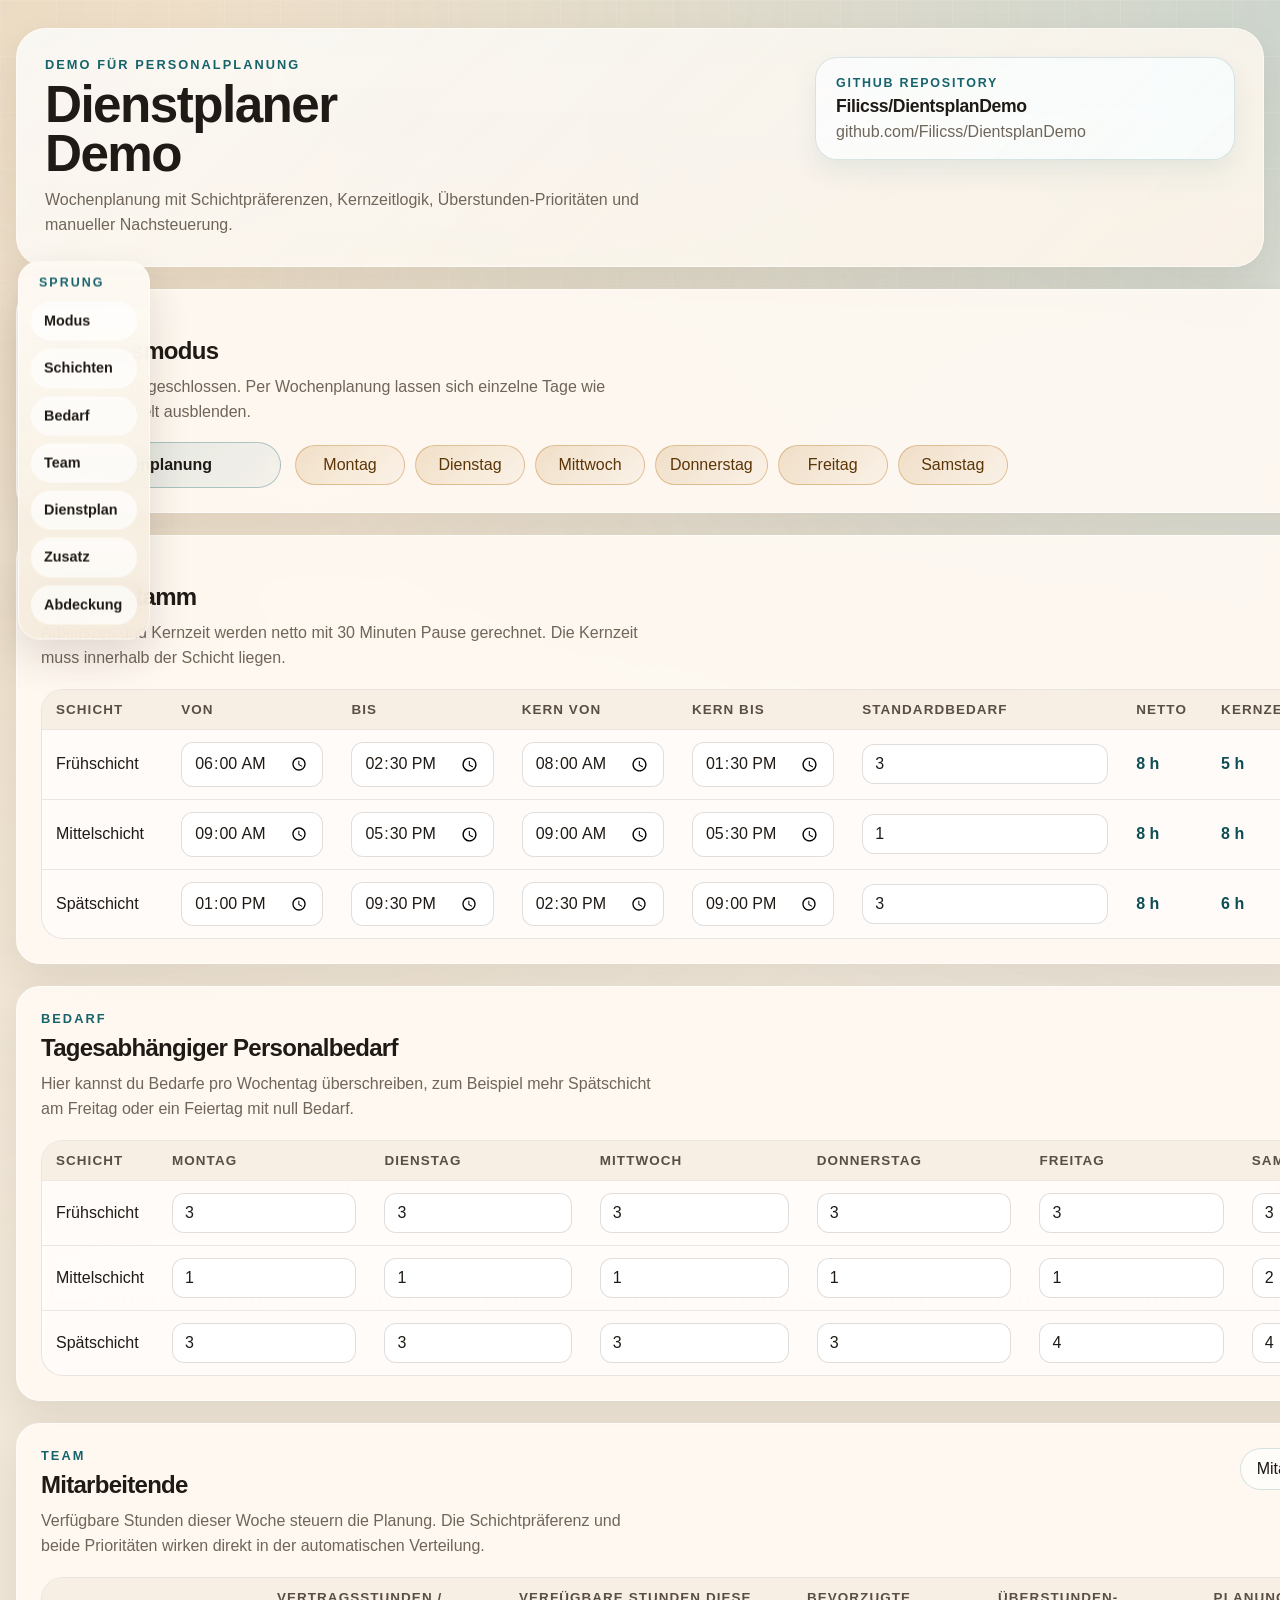
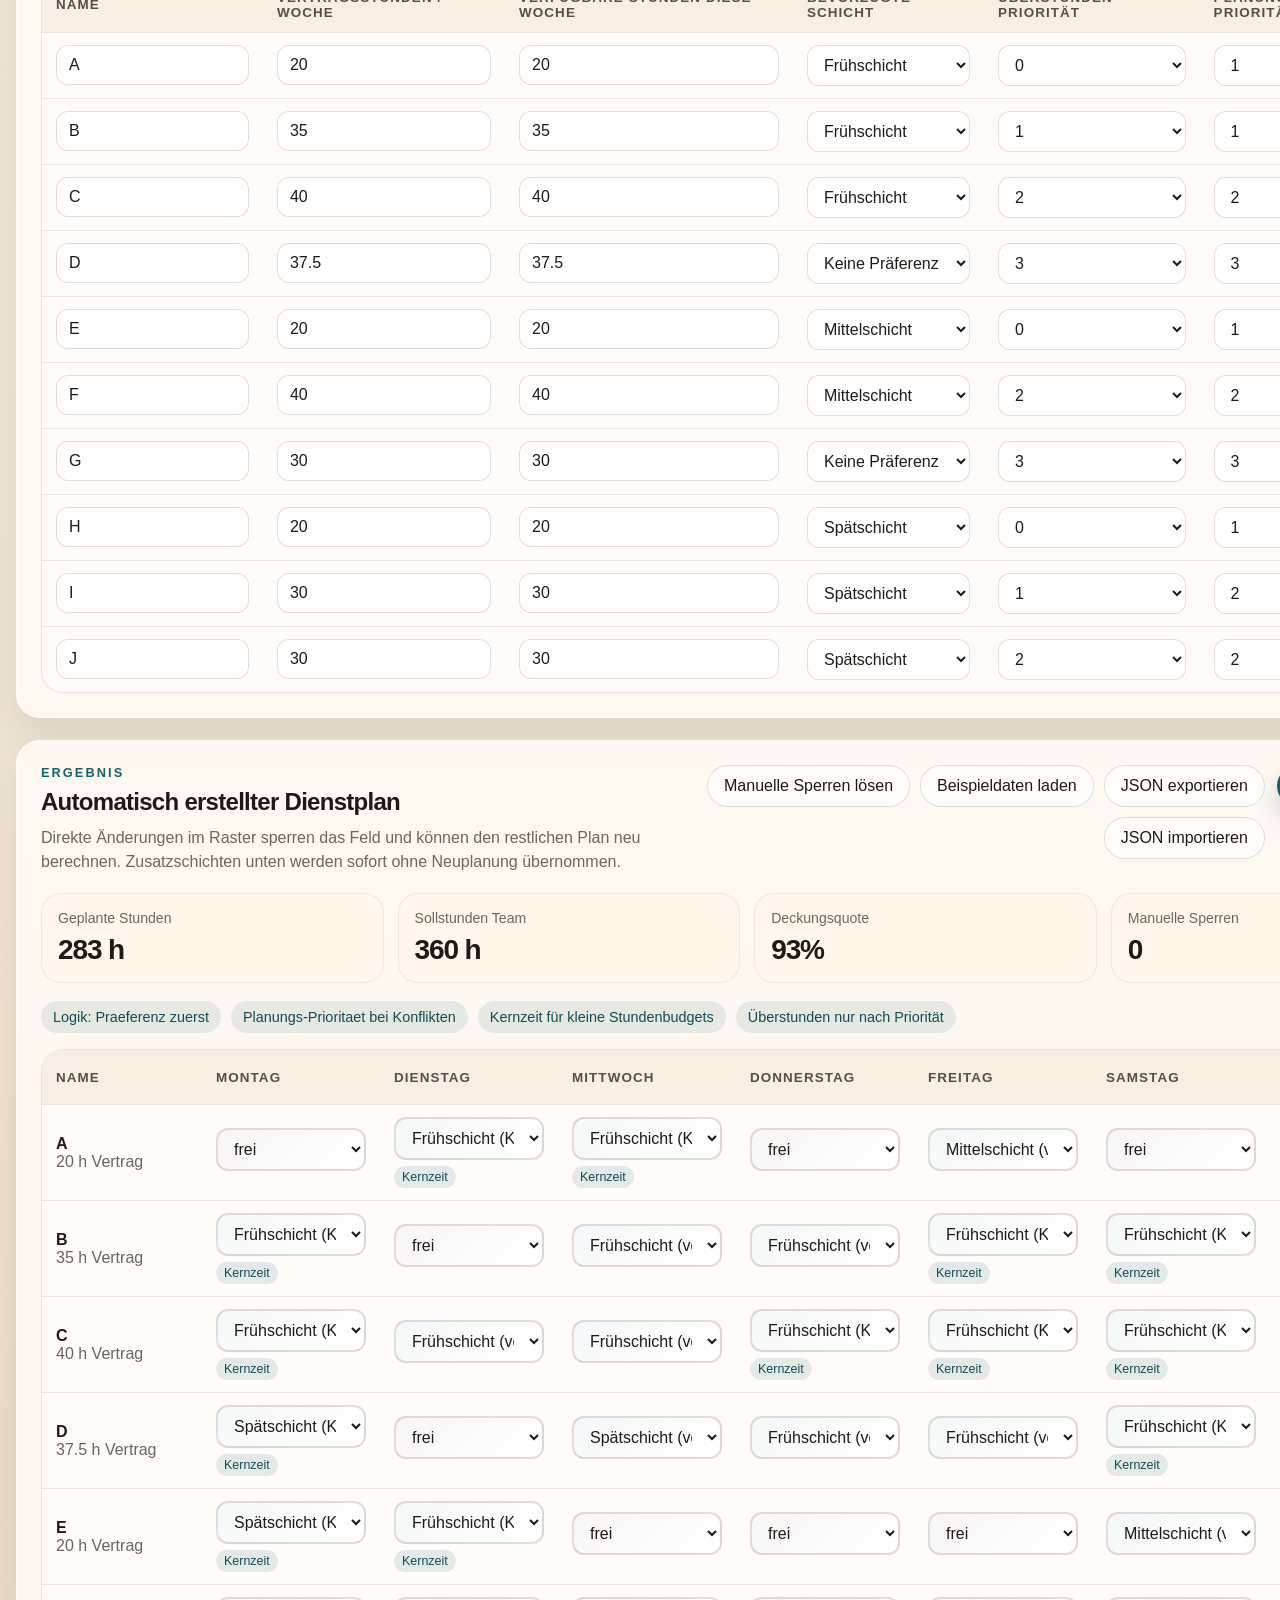
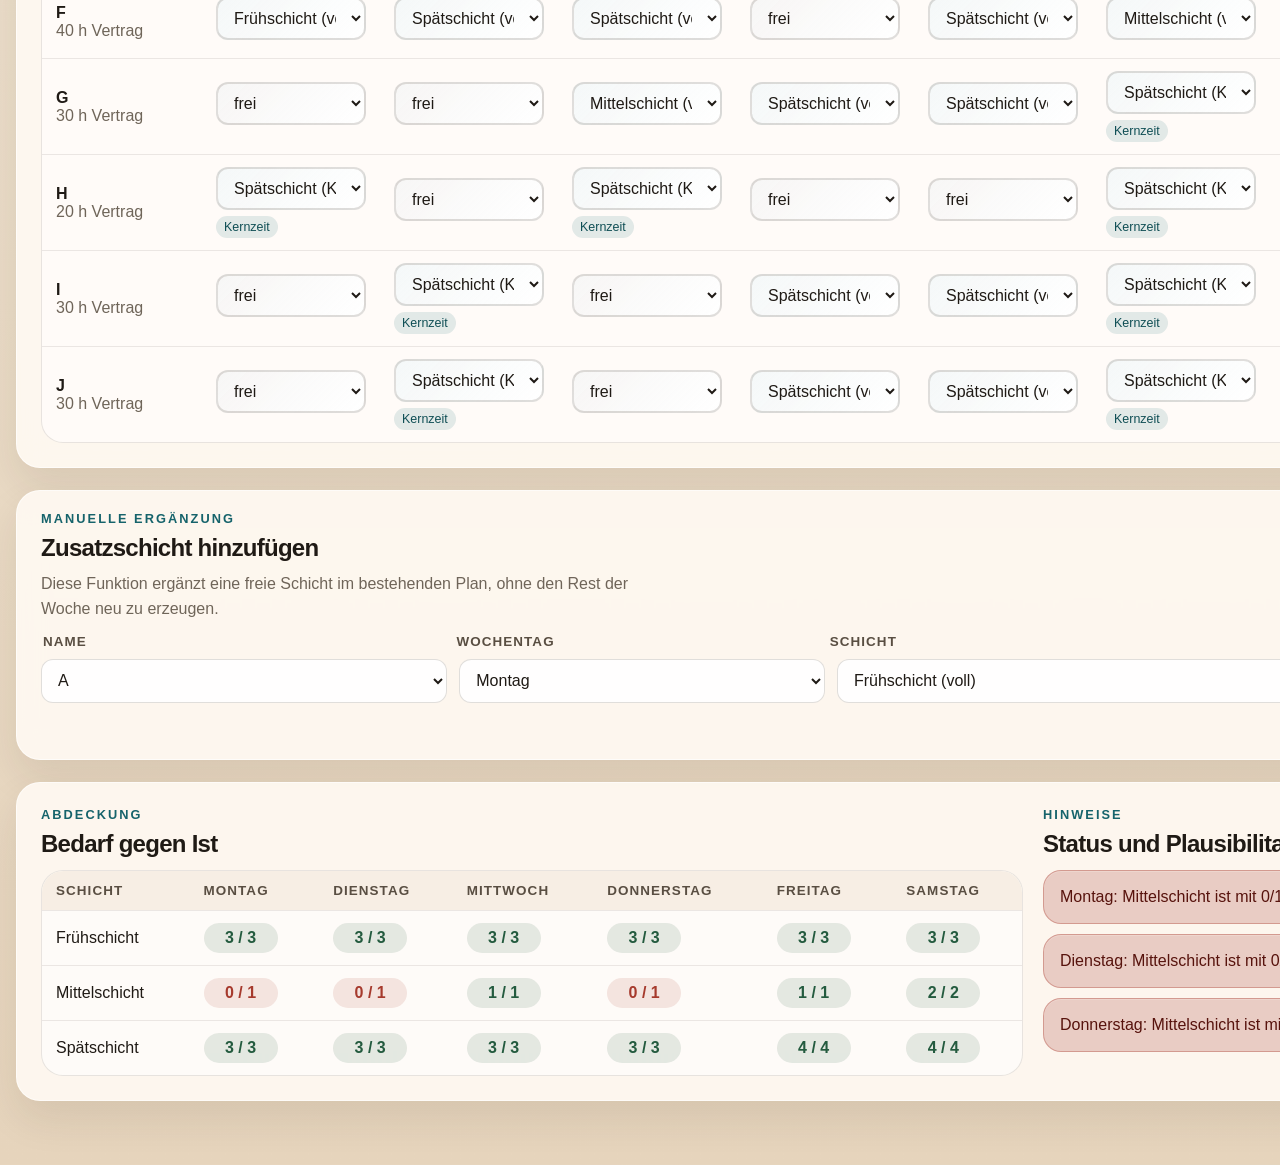
==== commit 8a7ce456: "5.0.0" ====
--- a/index.html
+++ b/index.html
@@ -7,6 +7,16 @@
     <link rel="stylesheet" href="styles.css" />
   </head>
   <body>
+    <nav class="side-nav" aria-label="Schnellnavigation">
+      <span class="side-nav-title">Sprung</span>
+      <a href="#planungsmodus" title="Planungsmodus">Modus</a>
+      <a href="#schichtstamm" title="Schichtstamm">Schichten</a>
+      <a href="#personalbedarf" title="Tagesabhängiger Personalbedarf">Bedarf</a>
+      <a href="#mitarbeitende" title="Mitarbeitende">Team</a>
+      <a href="#dienstplan" title="Automatisch erstellter Dienstplan">Dienstplan</a>
+      <a href="#zusatzschicht" title="Zusatzschicht hinzufügen">Zusatz</a>
+      <a href="#bedarf-gegen-ist" title="Bedarf gegen Ist">Abdeckung</a>
+    </nav>
     <div class="page-shell">
       <header class="hero">
         <div class="hero-intro">
@@ -48,7 +58,7 @@
       </header>
 
       <main class="layout">
-        <section class="panel">
+        <section id="planungsmodus" class="panel">
           <div class="section-header">
             <div>
               <p class="eyebrow">Modus</p>
@@ -62,7 +72,7 @@
           <div id="modeControls" class="mode-grid"></div>
         </section>
 
-        <section class="panel">
+        <section id="schichtstamm" class="panel">
           <div class="section-header">
             <div>
               <p class="eyebrow">Schichten</p>
@@ -93,7 +103,7 @@
           </div>
         </section>
 
-        <section class="panel">
+        <section id="personalbedarf" class="panel">
           <div class="section-header">
             <div>
               <p class="eyebrow">Bedarf</p>
@@ -122,7 +132,7 @@
           </div>
         </section>
 
-        <section class="panel">
+        <section id="mitarbeitende" class="panel">
           <div class="section-header">
             <div>
               <p class="eyebrow">Team</p>
@@ -161,7 +171,7 @@
           </div>
         </section>
 
-        <section class="panel">
+        <section id="dienstplan" class="panel">
           <div class="section-header">
             <div>
               <p class="eyebrow">Ergebnis</p>
@@ -199,7 +209,7 @@
           </div>
         </section>
 
-        <section class="panel manual-add-panel">
+        <section id="zusatzschicht" class="panel manual-add-panel">
           <div class="section-header compact">
             <div>
               <p class="eyebrow">Manuelle Ergänzung</p>
@@ -236,7 +246,7 @@
           ></div>
         </section>
 
-        <section class="panel two-column-panel">
+        <section id="bedarf-gegen-ist" class="panel two-column-panel">
           <div>
             <div class="section-header compact">
               <div>
--- a/styles.css
+++ b/styles.css
@@ -22,6 +22,10 @@
   box-sizing: border-box;
 }
 
+html {
+  scroll-behavior: smooth;
+}
+
 body {
   margin: 0;
   min-height: 100vh;
@@ -50,6 +54,65 @@
   width: min(1500px, calc(100% - 32px));
   margin: 0 auto;
   padding: 28px 0 64px;
+}
+
+.side-nav {
+  position: fixed;
+  left: 18px;
+  top: 50%;
+  z-index: 20;
+  display: grid;
+  gap: 8px;
+  width: 132px;
+  padding: 14px 12px;
+  border: 1px solid rgba(255, 255, 255, 0.6);
+  border-radius: 22px;
+  background:
+    linear-gradient(180deg, rgba(255, 251, 245, 0.95), rgba(246, 236, 222, 0.9)),
+    linear-gradient(135deg, rgba(22, 99, 107, 0.08), rgba(183, 113, 21, 0.1));
+  box-shadow: 0 18px 40px rgba(47, 36, 24, 0.14);
+  backdrop-filter: blur(14px);
+  transform: translateY(-50%);
+}
+
+.side-nav-title {
+  padding: 0 8px 4px;
+  color: var(--accent);
+  font-size: 0.78rem;
+  font-weight: 700;
+  letter-spacing: 0.16em;
+  text-transform: uppercase;
+}
+
+.side-nav a {
+  display: block;
+  padding: 10px 12px;
+  border-radius: 999px;
+  color: var(--ink);
+  text-decoration: none;
+  font-size: 0.9rem;
+  font-weight: 700;
+  line-height: 1.2;
+  background: rgba(255, 255, 255, 0.68);
+  border: 1px solid transparent;
+  transition:
+    transform 0.18s ease,
+    border-color 0.18s ease,
+    background-color 0.18s ease,
+    color 0.18s ease;
+}
+
+.side-nav a:hover,
+.side-nav a:focus-visible {
+  transform: translateX(3px);
+  border-color: rgba(22, 99, 107, 0.24);
+  background: rgba(22, 99, 107, 0.12);
+  color: var(--accent-strong);
+  outline: none;
+}
+
+[id] {
+  scroll-margin-top: 26px;
 }
 
 .hero {
@@ -642,6 +705,12 @@
 }
 
 @media (max-width: 1100px) {
+  .page-shell {
+    width: min(100% - 32px, 100%);
+    margin-left: max(166px, 18px);
+    margin-right: 16px;
+  }
+
   .hero,
   .section-header,
   .mode-row,
@@ -682,8 +751,28 @@
 }
 
 @media (max-width: 720px) {
+  .side-nav {
+    left: 8px;
+    width: 104px;
+    padding: 12px 8px;
+    gap: 6px;
+  }
+
+  .side-nav-title {
+    padding: 0 6px 2px;
+    font-size: 0.72rem;
+    letter-spacing: 0.12em;
+  }
+
+  .side-nav a {
+    padding: 8px 10px;
+    font-size: 0.78rem;
+  }
+
   .page-shell {
-    width: min(100% - 18px, 100%);
+    width: min(100% - 16px, 100%);
+    margin-left: 120px;
+    margin-right: 8px;
     padding-top: 18px;
   }
 
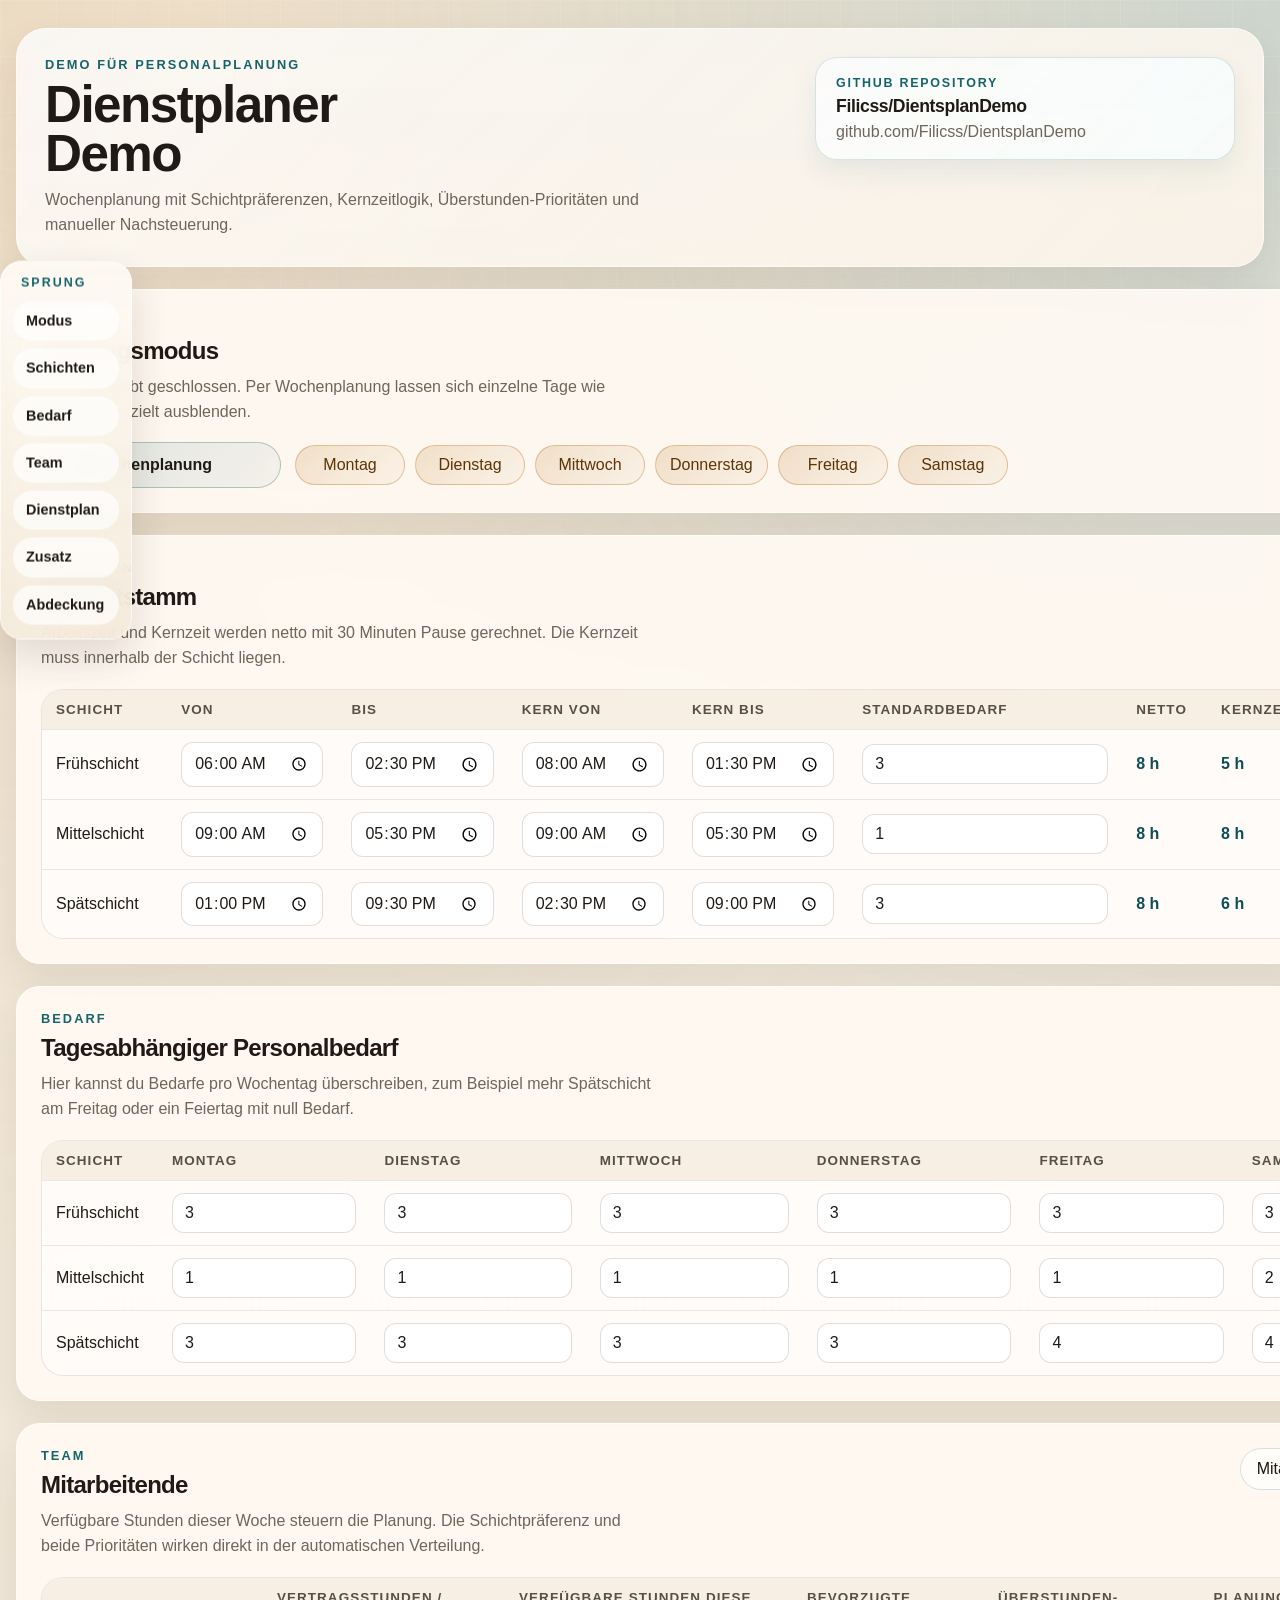
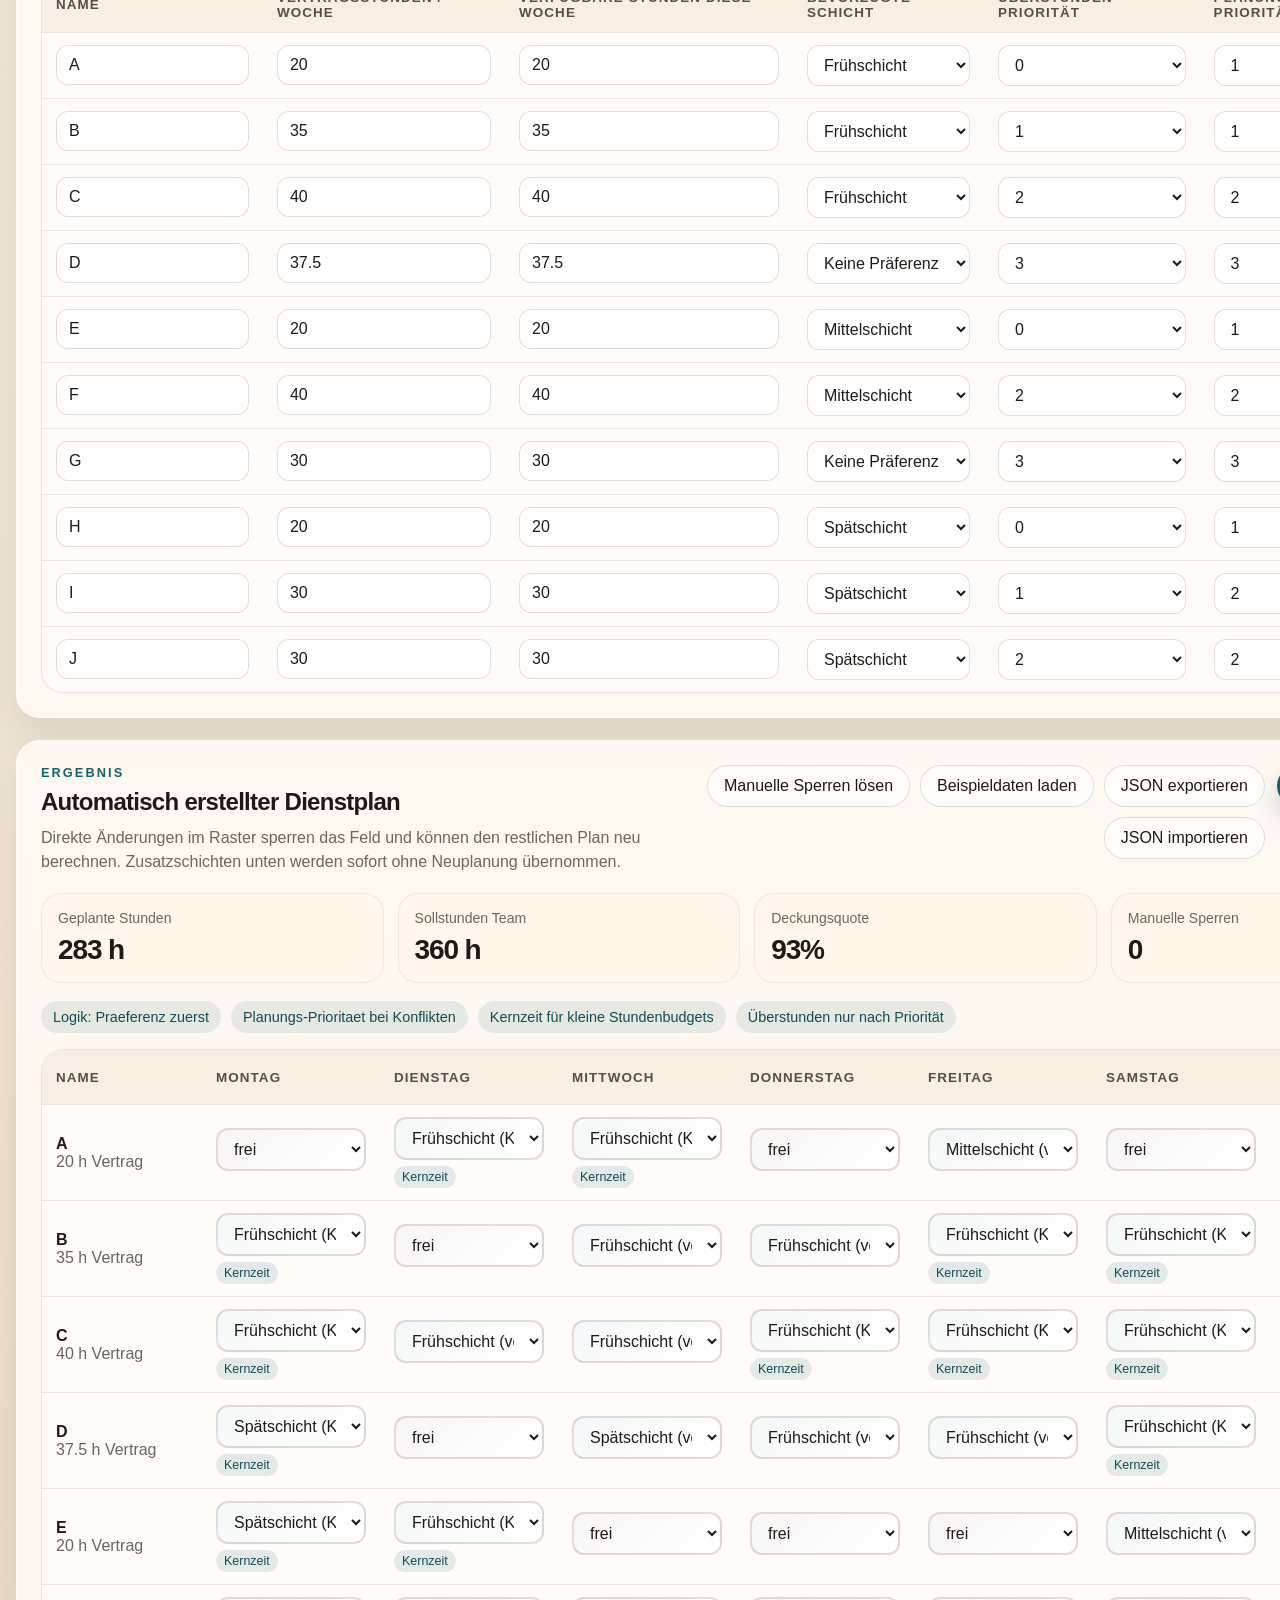
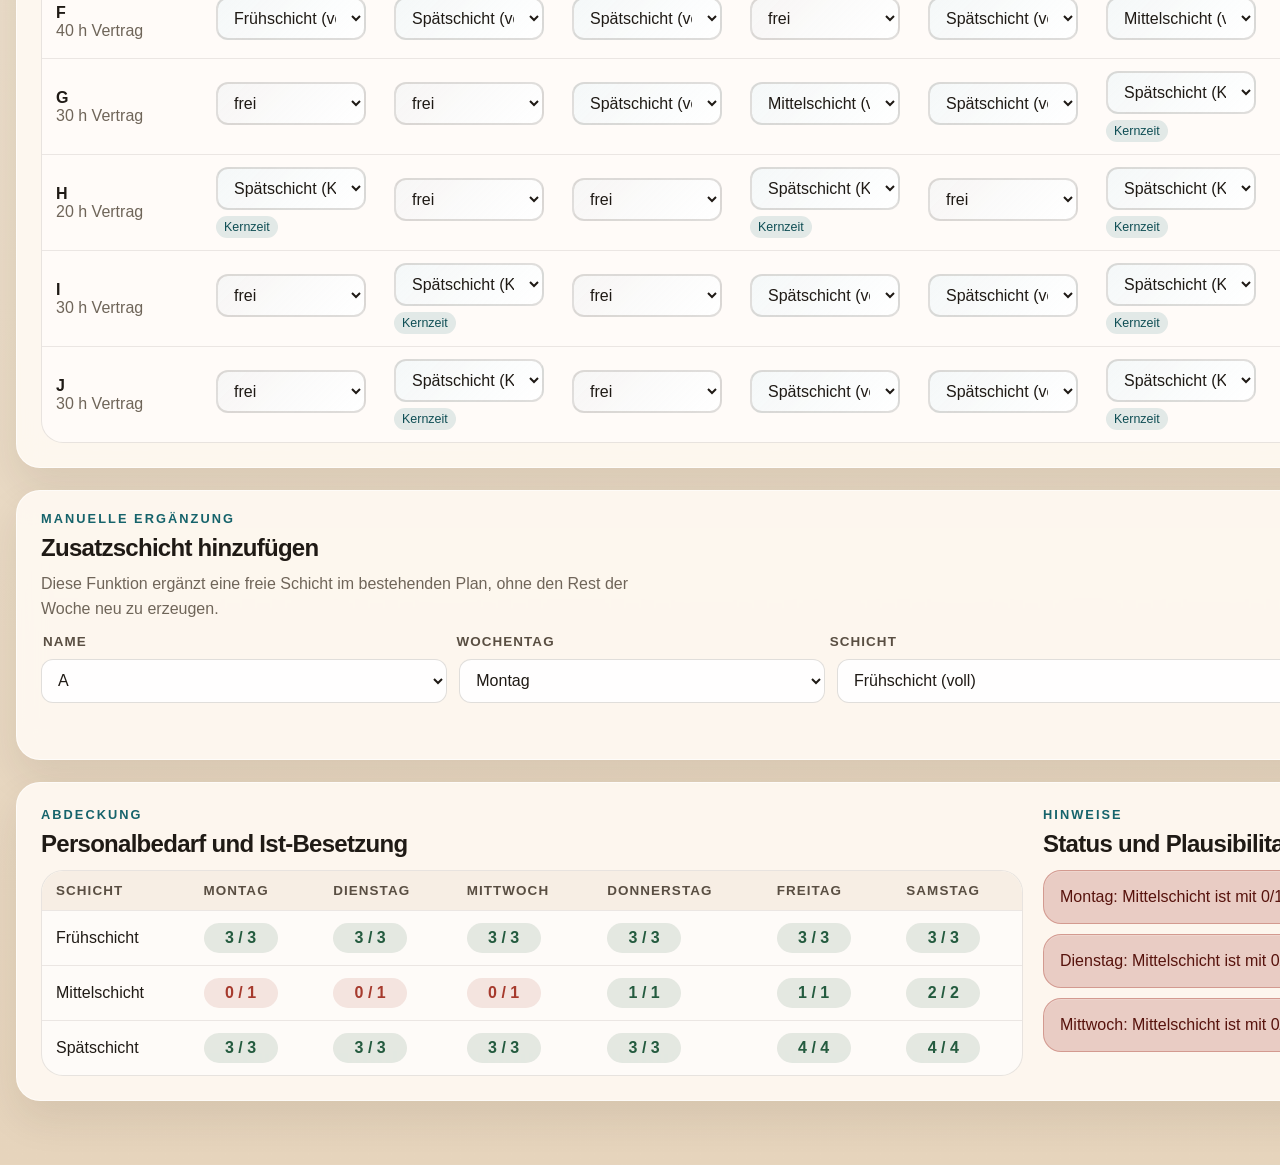
==== commit 5d4944e1: "5.0.1" ====
--- a/index.html
+++ b/index.html
@@ -251,7 +251,7 @@
             <div class="section-header compact">
               <div>
                 <p class="eyebrow">Abdeckung</p>
-                <h2>Bedarf gegen Ist</h2>
+                <h2>Personalbedarf und Ist-Besetzung</h2>
               </div>
             </div>
             <div class="table-wrap">
--- a/styles.css
+++ b/styles.css
@@ -58,7 +58,7 @@
 
 .side-nav {
   position: fixed;
-  left: 18px;
+  left: 0px;
   top: 50%;
   z-index: 20;
   display: grid;
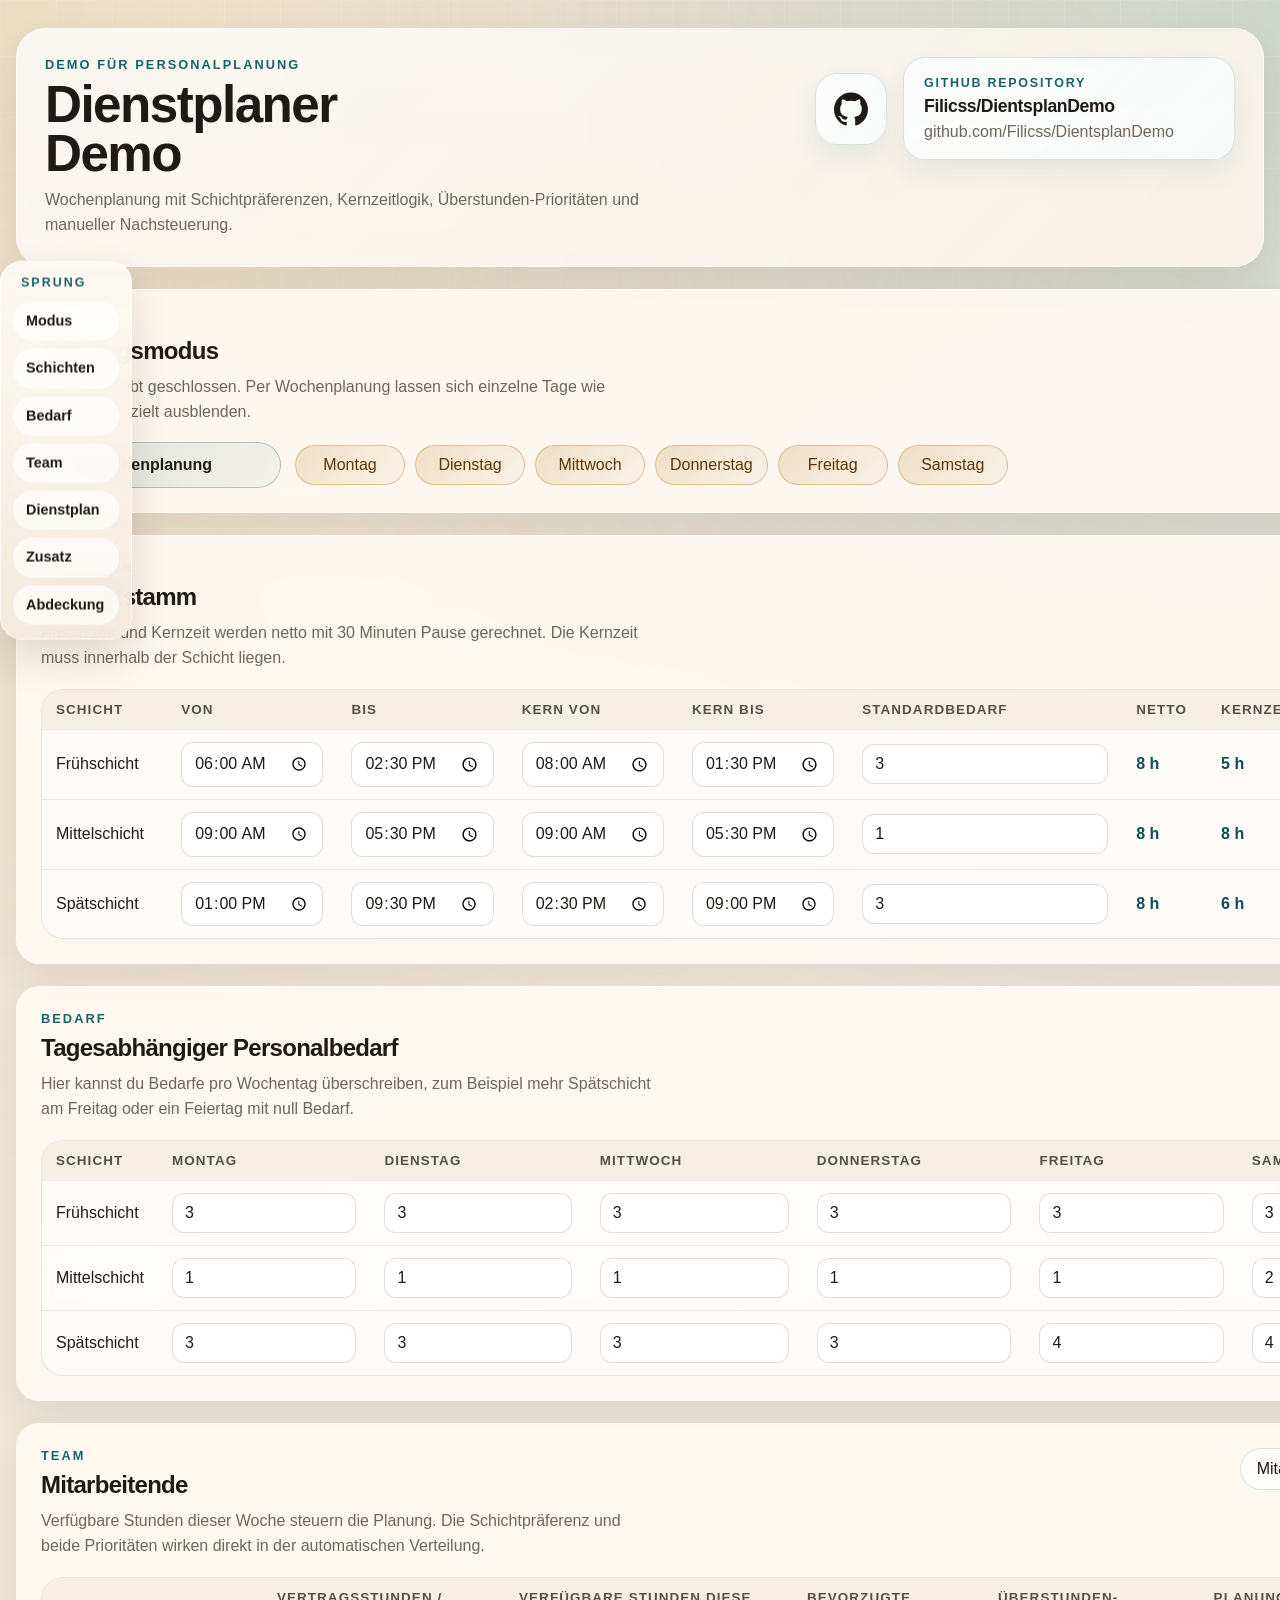
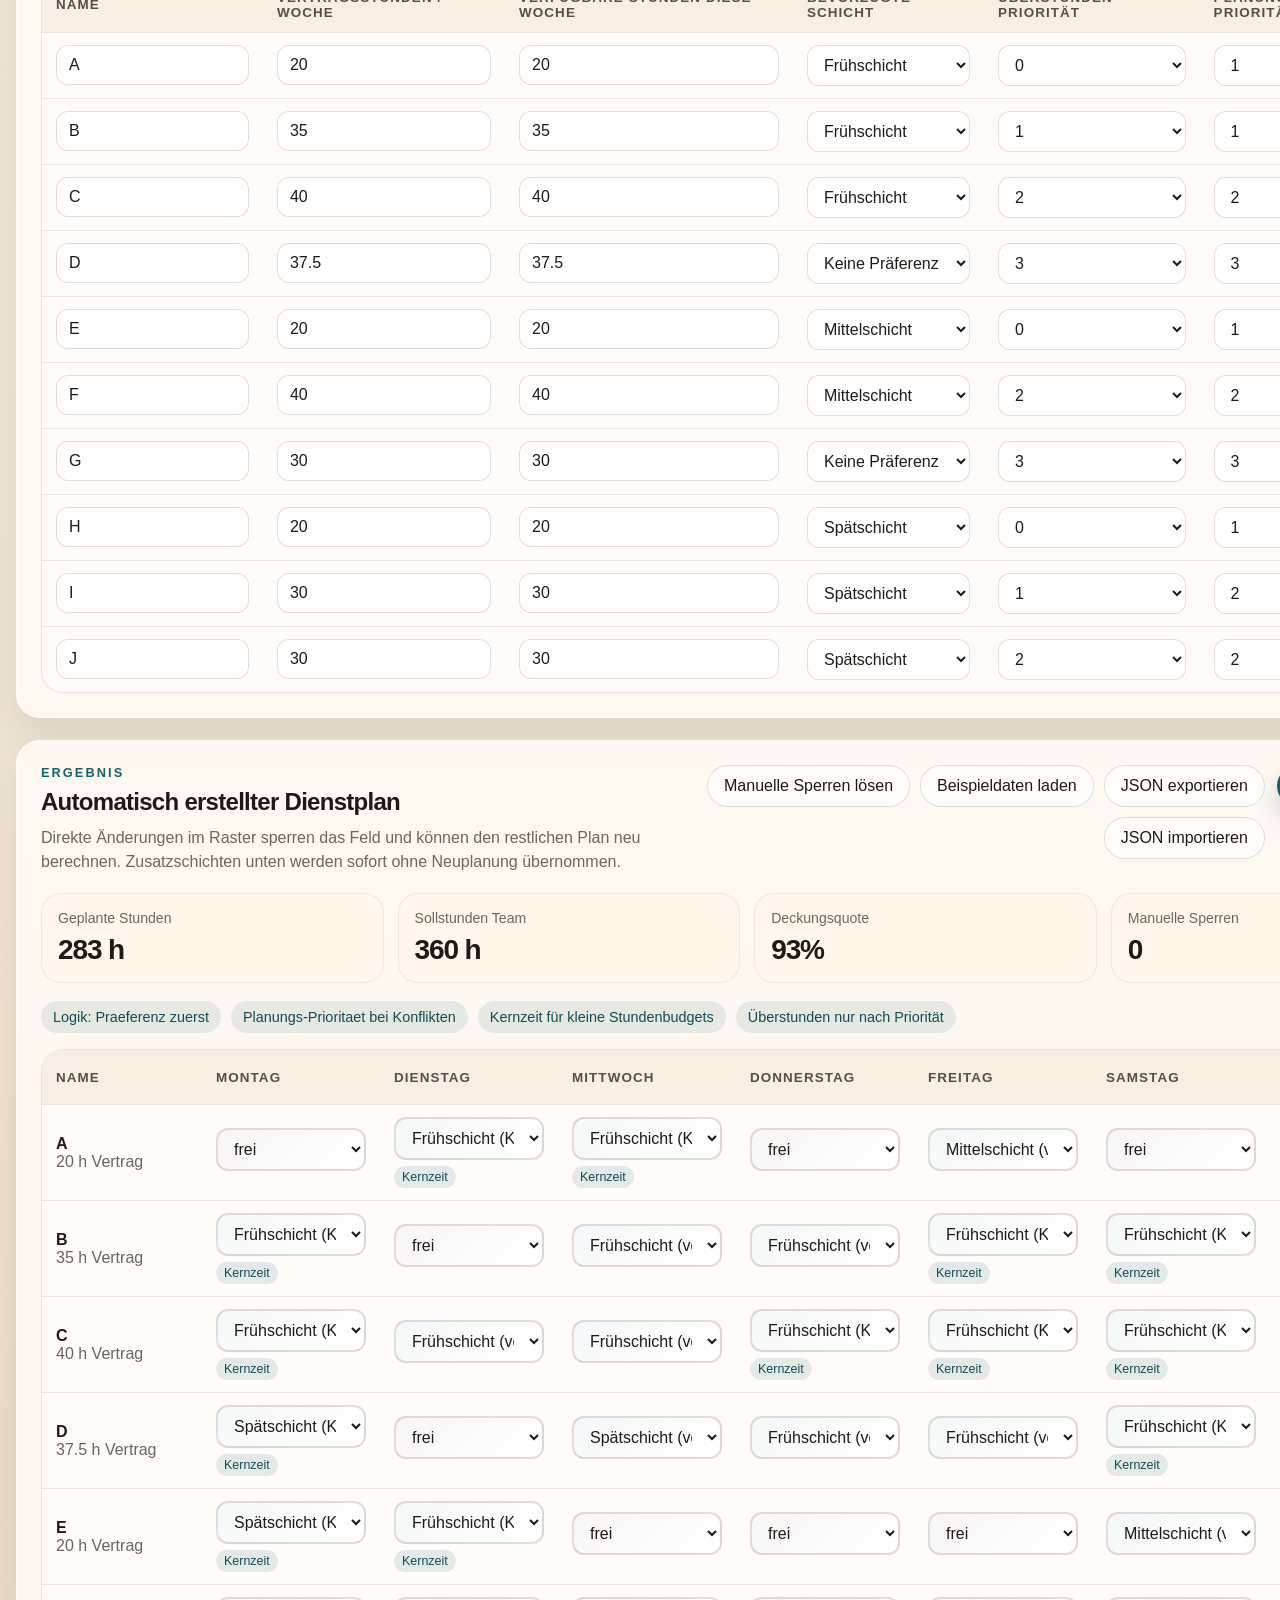
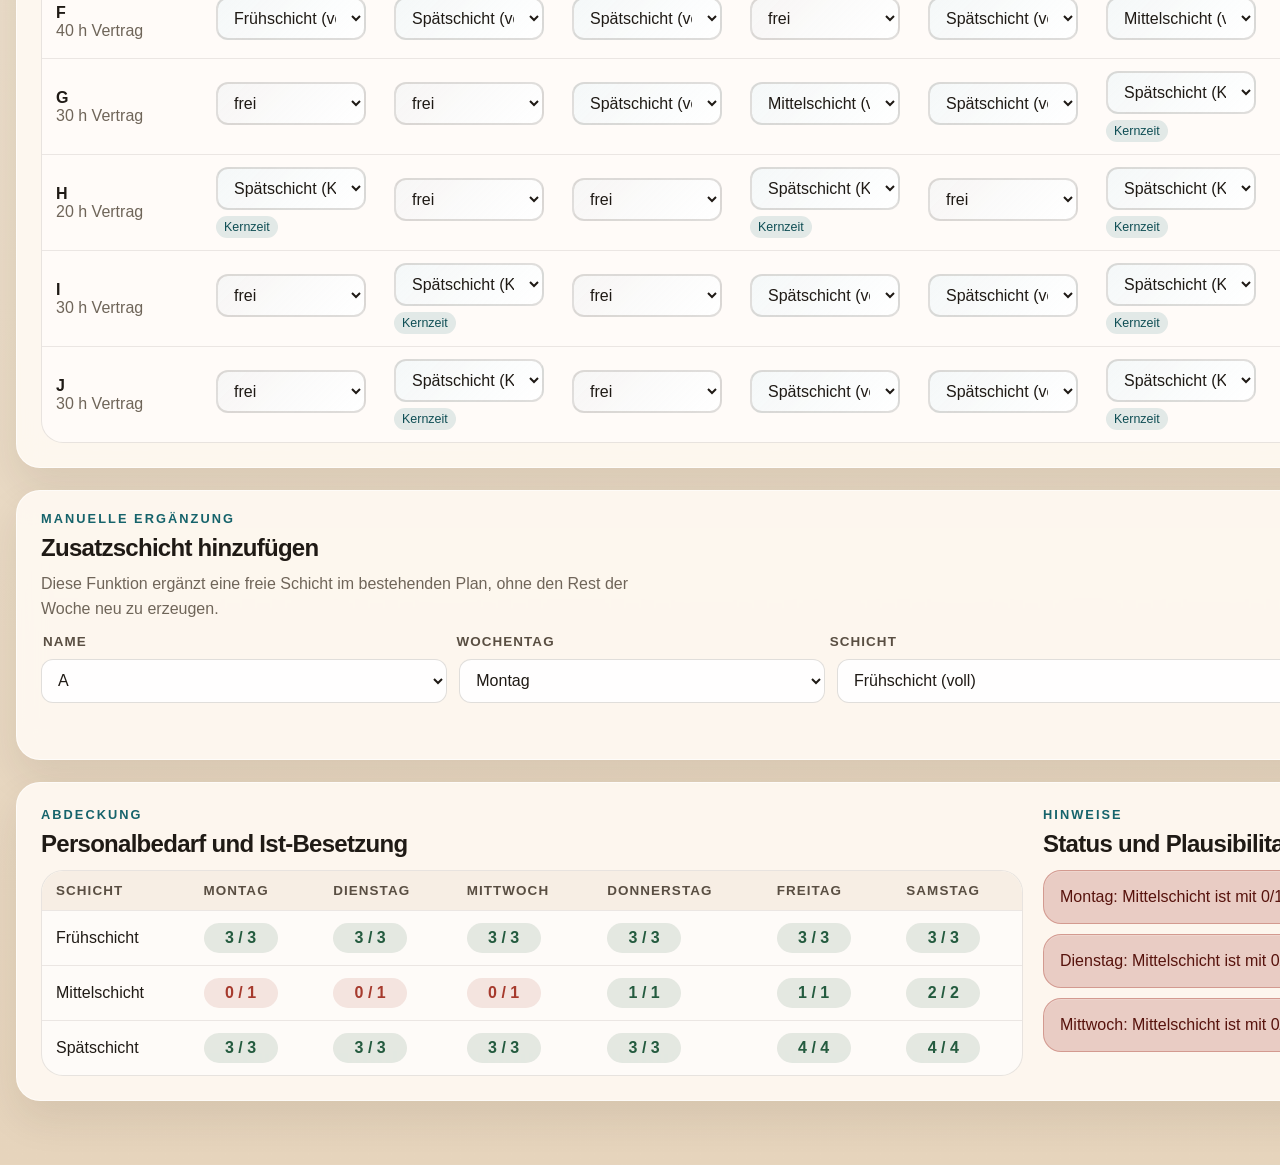
==== commit 9880e343: "5.0.2 Final" ====
--- a/index.html
+++ b/index.html
@@ -28,17 +28,32 @@
           </p>
         </div>
         <div class="hero-side">
-          <a
-            class="hero-repo-link"
-            href="https://github.com/Filicss/DientsplanDemo"
-            target="_blank"
-            rel="noreferrer"
-            aria-label="GitHub Repository Filicss DientsplanDemo"
-          >
-            <span class="hero-repo-label">GitHub Repository</span>
-            <span class="hero-repo-name">Filicss/DientsplanDemo</span>
-            <span class="hero-repo-url">github.com/Filicss/DientsplanDemo</span>
-          </a>
+          <div class="hero-repo-group">
+            <a
+              class="hero-repo-badge"
+              href="https://github.com/Filicss/DientsplanDemo"
+              target="_blank"
+              rel="noreferrer"
+              aria-label="Open GitHub Repository"
+            >
+              <svg viewBox="0 0 24 24" aria-hidden="true" focusable="false">
+                <path
+                  d="M12 .297C5.373.297 0 5.67 0 12.297c0 5.303 3.438 9.8 8.205 11.385.6.113.82-.258.82-.577 0-.285-.01-1.04-.015-2.04-3.338.724-4.042-1.61-4.042-1.61-.546-1.385-1.333-1.754-1.333-1.754-1.089-.745.084-.729.084-.729 1.205.084 1.838 1.236 1.838 1.236 1.07 1.835 2.809 1.305 3.495.998.108-.776.418-1.305.76-1.605-2.665-.3-5.467-1.332-5.467-5.93 0-1.31.465-2.38 1.235-3.22-.135-.303-.54-1.523.105-3.176 0 0 1.005-.322 3.3 1.23.96-.267 1.98-.399 3-.405 1.02.006 2.04.138 3 .405 2.28-1.552 3.285-1.23 3.285-1.23.645 1.653.24 2.873.12 3.176.765.84 1.23 1.91 1.23 3.22 0 4.61-2.805 5.625-5.475 5.921.42.36.81 1.096.81 2.22 0 1.606-.015 2.896-.015 3.286 0 .315.21.69.825.57C20.565 22.092 24 17.592 24 12.297 24 5.67 18.627.297 12 .297Z"
+                ></path>
+              </svg>
+            </a>
+            <a
+              class="hero-repo-link"
+              href="https://github.com/Filicss/DientsplanDemo"
+              target="_blank"
+              rel="noreferrer"
+              aria-label="GitHub Repository Filicss DientsplanDemo"
+            >
+              <span class="hero-repo-label">GitHub Repository</span>
+              <span class="hero-repo-name">Filicss/DientsplanDemo</span>
+              <span class="hero-repo-url">github.com/Filicss/DientsplanDemo</span>
+            </a>
+          </div>
           <div class="hero-actions">
           <button class="secondary-button" id="resetLocksButton" type="button">
             Manuelle Sperren lösen
--- a/styles.css
+++ b/styles.css
@@ -173,10 +173,54 @@
   min-width: min(100%, 320px);
 }
 
+.hero-repo-group {
+  display: flex;
+  align-items: center;
+  justify-content: flex-end;
+  gap: 16px;
+  width: 100%;
+}
+
+.hero-repo-badge {
+  display: inline-flex;
+  align-items: center;
+  justify-content: center;
+  width: 72px;
+  height: 72px;
+  flex-shrink: 0;
+  border-radius: 22px;
+  border: 1px solid rgba(22, 99, 107, 0.16);
+  background:
+    linear-gradient(135deg, rgba(255, 255, 255, 0.84), rgba(247, 252, 252, 0.92)),
+    linear-gradient(180deg, rgba(22, 99, 107, 0.08), rgba(22, 99, 107, 0.02));
+  color: #1f1a15;
+  box-shadow: 0 12px 26px rgba(15, 78, 84, 0.08);
+  transition:
+    transform 0.18s ease,
+    border-color 0.18s ease,
+    box-shadow 0.18s ease,
+    color 0.18s ease;
+}
+
+.hero-repo-badge:hover,
+.hero-repo-badge:focus-visible {
+  transform: translateY(-2px);
+  border-color: rgba(22, 99, 107, 0.3);
+  box-shadow: 0 16px 30px rgba(15, 78, 84, 0.14);
+  color: var(--accent-strong);
+  outline: none;
+}
+
+.hero-repo-badge svg {
+  width: 34px;
+  height: 34px;
+  fill: currentColor;
+}
+
 .hero-repo-link {
   display: grid;
   gap: 6px;
-  width: min(100%, 420px);
+  width: min(100%, 332px);
   padding: 18px 20px;
   border: 1px solid rgba(22, 99, 107, 0.16);
   border-radius: 22px;
@@ -733,8 +777,12 @@
     justify-items: stretch;
   }
 
+  .hero-repo-group {
+    justify-content: flex-start;
+  }
+
   .hero-repo-link {
-    width: 100%;
+    width: min(100%, 332px);
   }
 
   .mode-row {
@@ -786,6 +834,26 @@
     min-width: 0;
   }
 
+  .hero-repo-group {
+    gap: 10px;
+  }
+
+  .hero-repo-badge {
+    width: 60px;
+    height: 60px;
+    border-radius: 18px;
+  }
+
+  .hero-repo-badge svg {
+    width: 28px;
+    height: 28px;
+  }
+
+  .hero-repo-link {
+    width: min(100%, 270px);
+    padding: 16px 18px;
+  }
+
   .day-chip {
     min-width: 96px;
   }
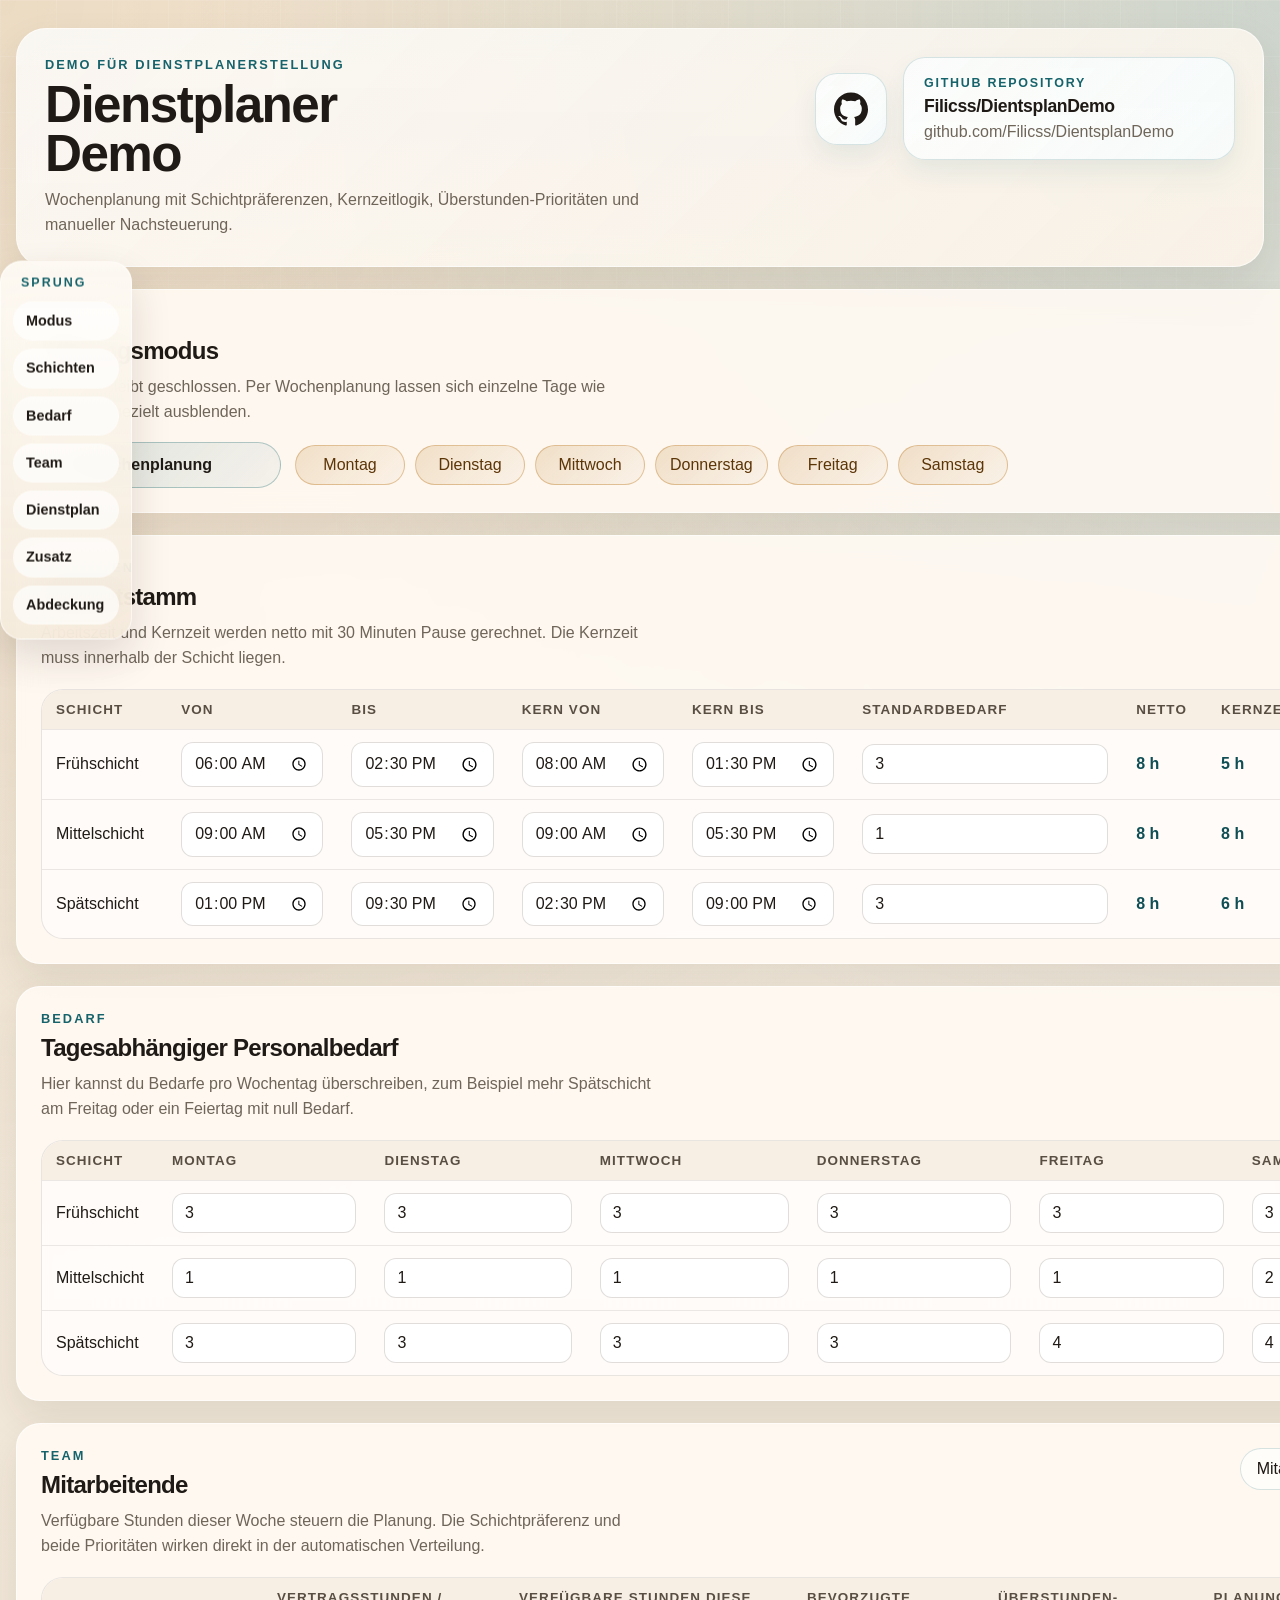
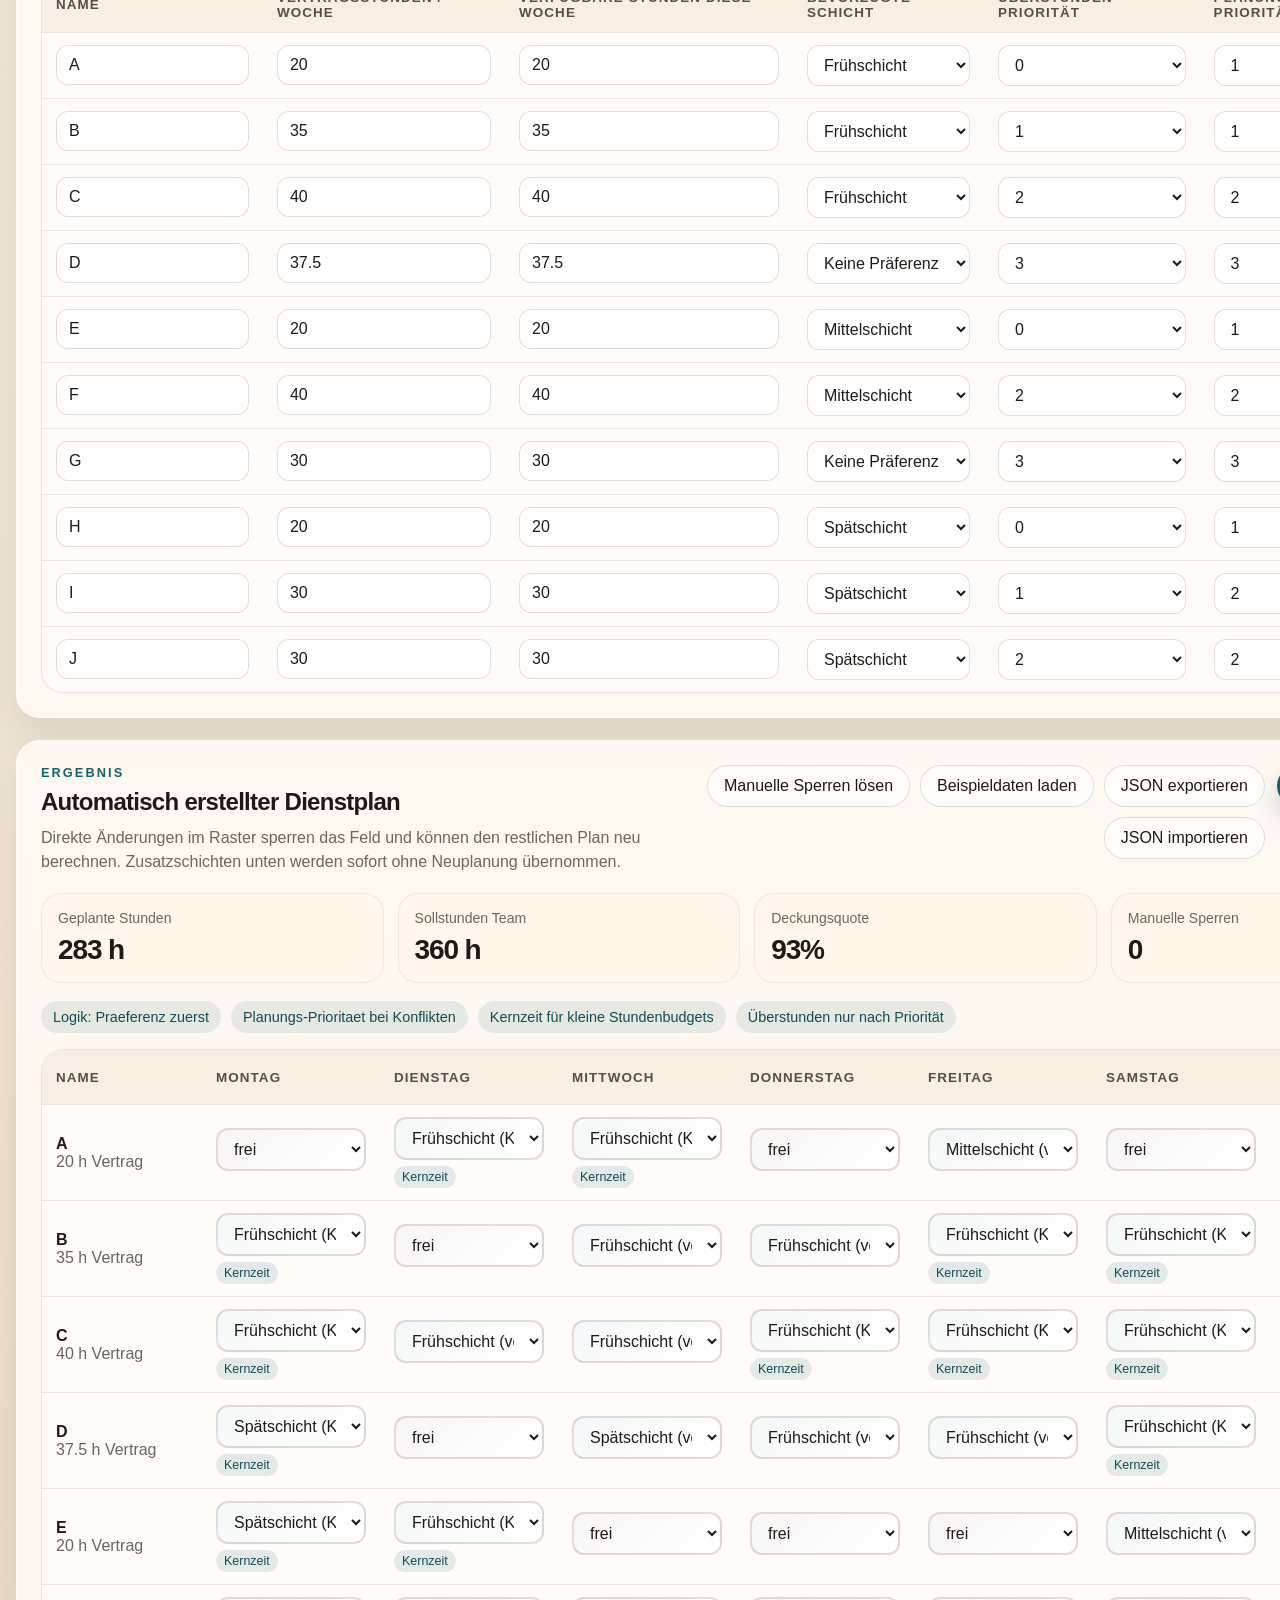
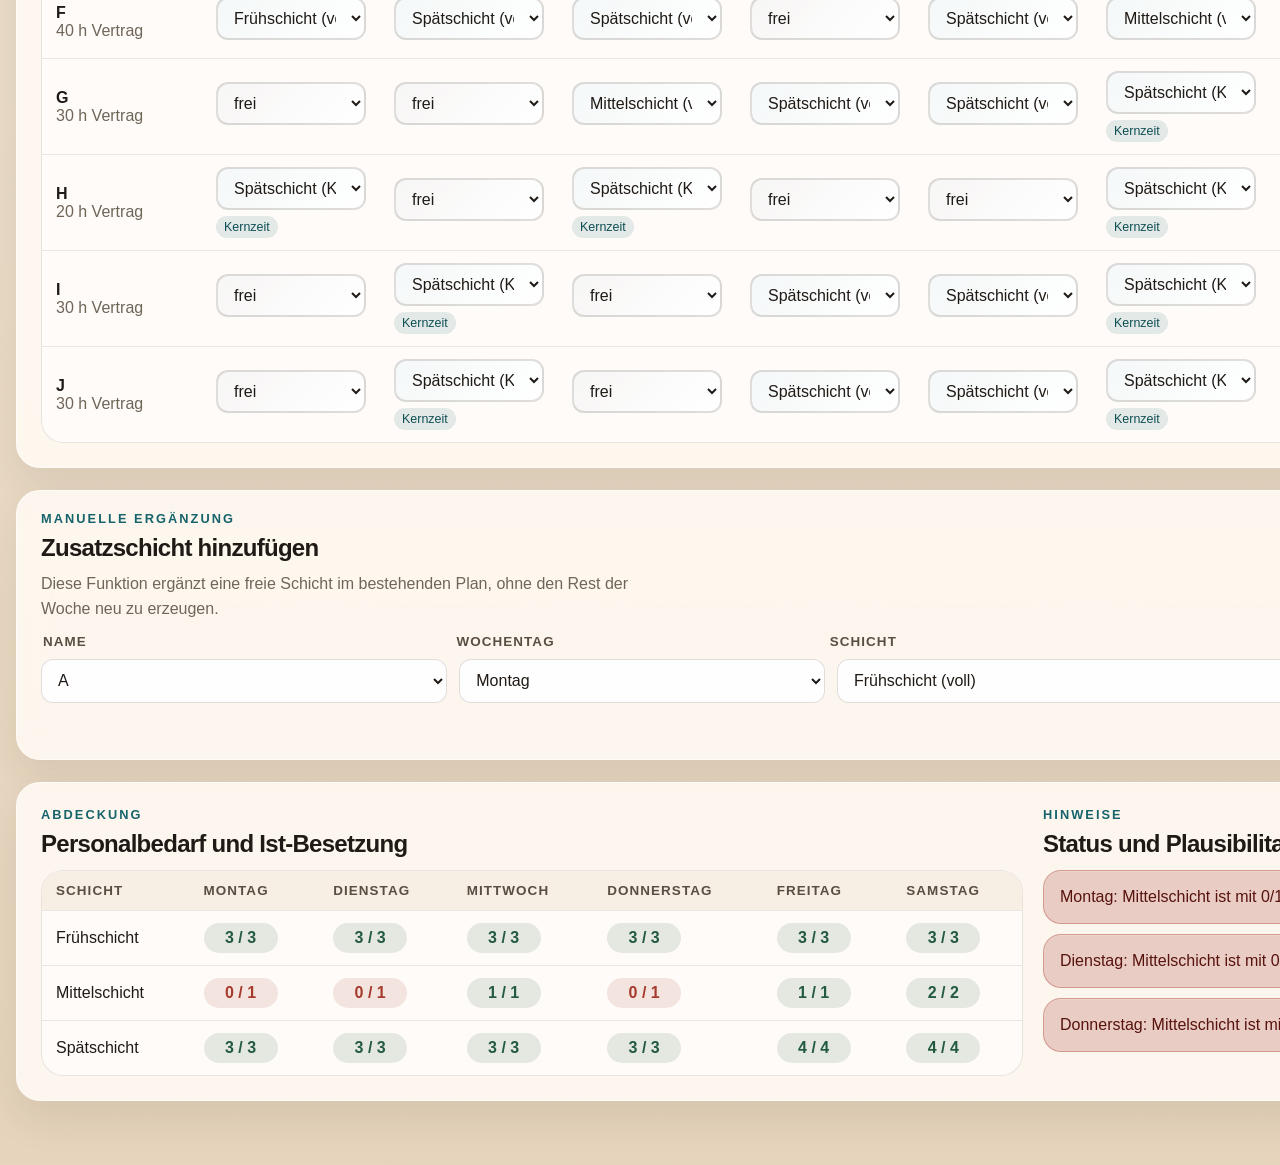
==== commit bd8539ec: "5.0.4" ====
--- a/index.html
+++ b/index.html
@@ -20,7 +20,7 @@
     <div class="page-shell">
       <header class="hero">
         <div class="hero-intro">
-          <p class="eyebrow">Demo für Personalplanung</p>
+          <p class="eyebrow">Demo für Dienstplanerstellung</p>
           <h1>Dienstplaner Demo</h1>
           <p class="hero-copy">
             Wochenplanung mit Schichtpräferenzen, Kernzeitlogik,
